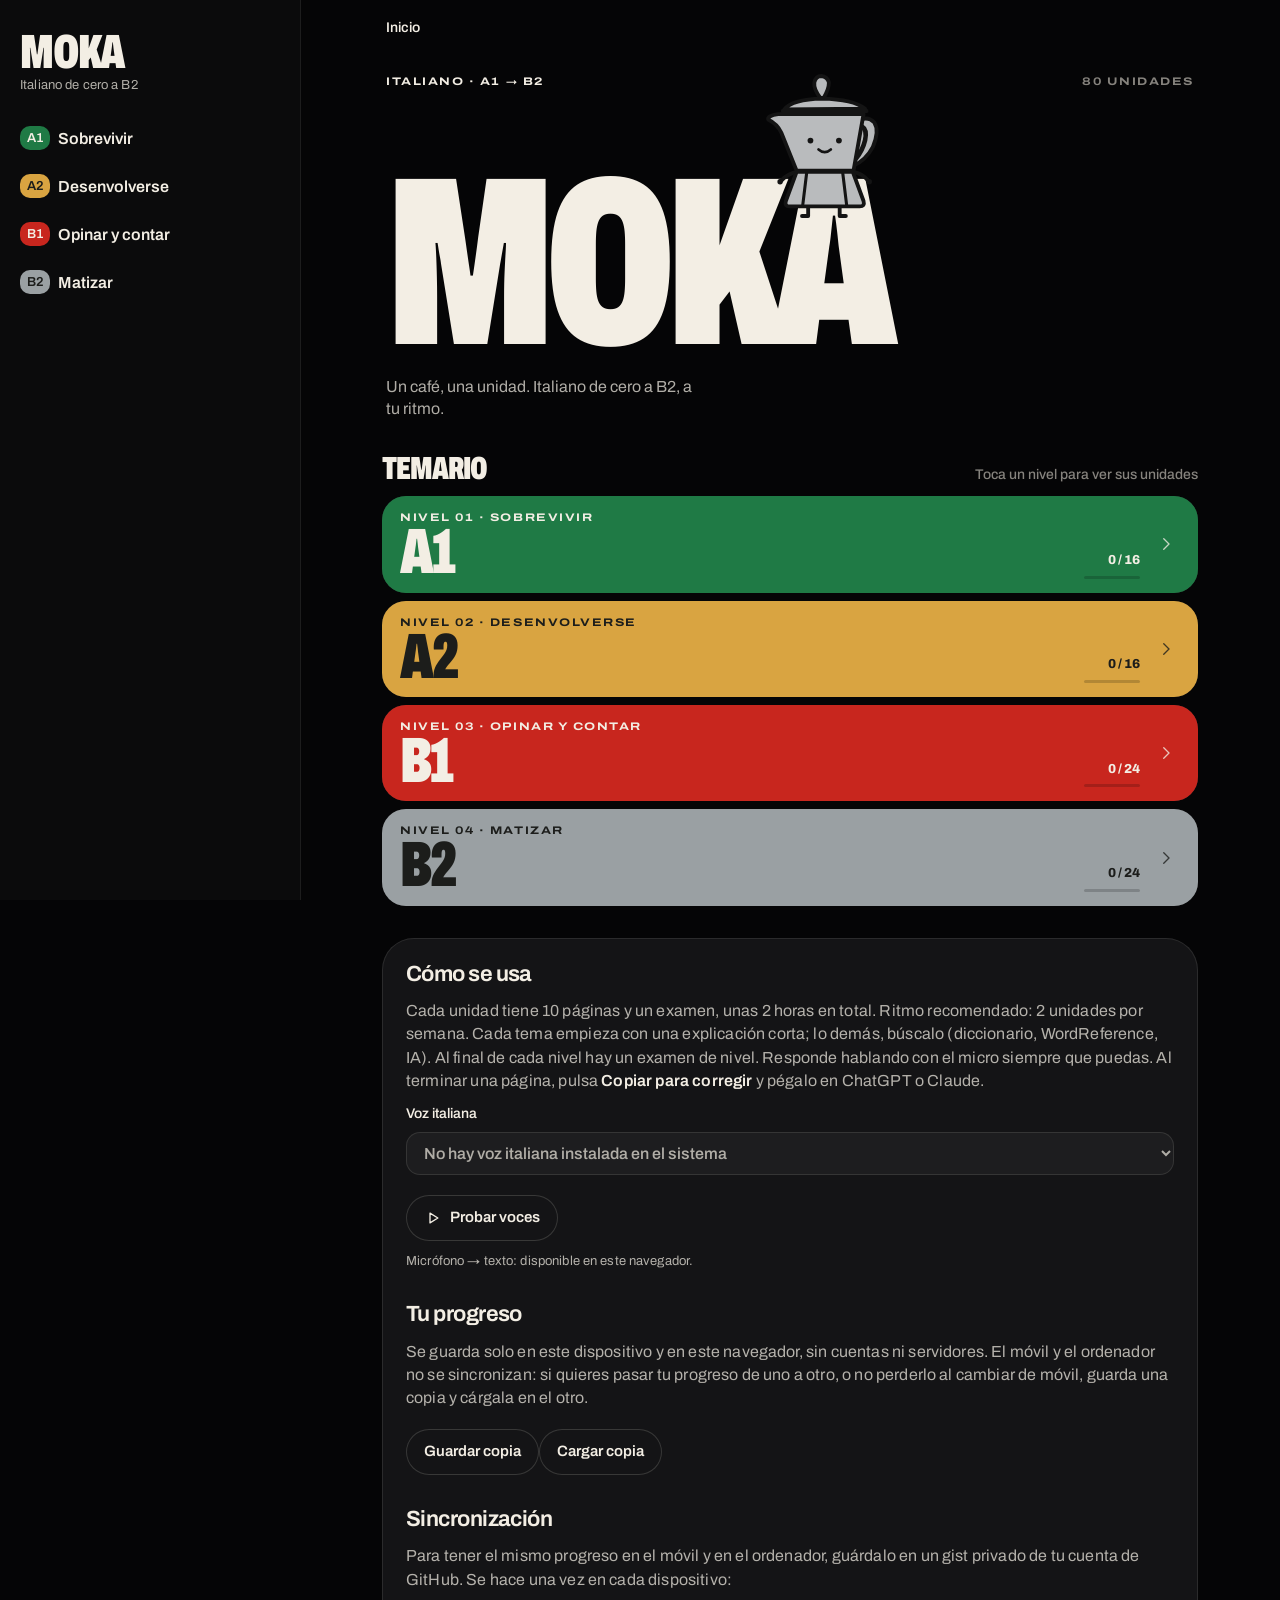
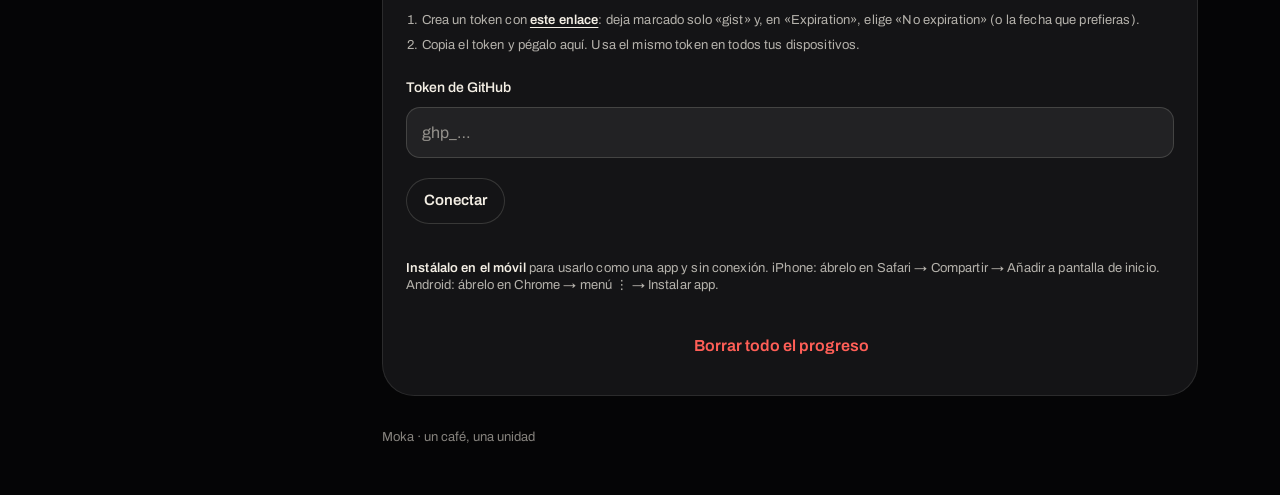
==== moka/index.html @ 54047b40 "Moka: pantalla de carga al abrir, color por nivel y pantallas como el diseño - Carga al abrir con pr" ====
<!doctype html>
<html lang="es">
  <head>
    <meta charset="utf-8" />
    <meta name="viewport" content="width=device-width, initial-scale=1, maximum-scale=1, user-scalable=no, viewport-fit=cover" />
    <meta name="theme-color" content="#050506" />
    <meta name="apple-mobile-web-app-capable" content="yes" />
    <meta name="mobile-web-app-capable" content="yes" />
    <meta name="apple-mobile-web-app-status-bar-style" content="black-translucent" />
    <meta name="apple-mobile-web-app-title" content="Moka" />
    <link rel="manifest" href="manifest.webmanifest" />
    <link rel="icon" href="icons/moka.svg" type="image/svg+xml" />
    <link rel="apple-touch-icon" href="../icons/apple-touch-icon.png" />
    <title>Moka · Italiano</title>
    <link rel="preconnect" href="https://fonts.googleapis.com" />
    <link rel="preconnect" href="https://fonts.gstatic.com" crossorigin />
    <link href="https://fonts.googleapis.com/css2?family=Archivo:wdth,wght@62..125,100..900&display=swap" rel="stylesheet" />
    <link rel="stylesheet" href="css/tokens.css?v=1" />
    <link rel="stylesheet" href="css/app.css?v=1" />
    <link rel="stylesheet" href="css/moka.css?v=5" />
  </head>
  <body>
    <div class="backdrop" aria-hidden="true"></div>
    <aside id="side" class="side" aria-label="Temario"></aside>
    <div class="shell-main">
      <nav id="crumbs" class="crumbs" aria-label="Ruta"></nav>
      <main id="app" class="app" aria-live="polite"></main>
    </div>
    <div id="toast" class="toast" role="status"></div>
    <script src="../content/kit.js?v=8"></script>
    <script src="../content/course.js?v=11"></script>
    <script src="js/app.js?v=2"></script>
  </body>
</html>
---- moka/css/tokens.css ----
/* ==========================================================================
   Diseño sobrio · Darius — base lista para copiar
   Monocromo casi negro · acentos blancos · Inter · profundidad · cristal
   funcional · bento · degradados sutiles.
   Requiere: <div class="backdrop" aria-hidden></div> como primer hijo del body
   y la variable --font-inter (next/font/local) o @font-face "Inter".
   ========================================================================== */

:root {
  /* Paleta monocroma */
  --bg-0: #050506;
  --bg-1: #0c0c0e;
  --bg-2: #16161a;
  --ink: #f5f5f7;
  --ink-2: rgba(245, 245, 247, 0.68); /* 9.6:1 */
  --ink-3: rgba(245, 245, 247, 0.5); /* 6:1 */
  --line: rgba(255, 255, 255, 0.08);
  --line-2: rgba(255, 255, 255, 0.14);

  /* Material de tarjeta */
  --tile-top: rgba(255, 255, 255, 0.075);
  --tile-bot: rgba(255, 255, 255, 0.025);

  /* Estado (único color permitido) */
  --amber: #ffb547;
  --red: #ff5f57;

  /* Profundidad */
  --hl: inset 0 1px 0 rgba(255, 255, 255, 0.09); /* borde superior iluminado */
  --shadow-tile: 0 18px 36px -18px rgba(0, 0, 0, 0.9), 0 2px 6px -2px rgba(0, 0, 0, 0.6);
  --shadow-float: 0 30px 60px -30px rgba(0, 0, 0, 0.9);

  /* Radios */
  --r-lg: 28px;
  --r-md: 22px;
  --r-sm: 14px;

  /* Espaciado */
  --s1: 4px;
  --s2: 8px;
  --s3: 12px;
  --s4: 16px;
  --s5: 24px;
  --s6: 32px;

  /* Movimiento */
  --ease-out: cubic-bezier(0.16, 1, 0.3, 1);

  --font: var(--font-inter, "Inter"), ui-sans-serif, system-ui, sans-serif;
}

/* ---------- Reset y base ---------- */
* {
  box-sizing: border-box;
  margin: 0;
  padding: 0;
}
html {
  background: var(--bg-0);
  color: var(--ink);
  color-scheme: dark;
  -webkit-text-size-adjust: 100%;
  -webkit-tap-highlight-color: transparent;
  touch-action: pan-x pan-y; /* sin zoom por pellizco ni doble toque */
}
body {
  min-height: 100dvh;
  background: transparent; /* deja ver .backdrop: no le pongas fondo */
  font-family: var(--font);
  font-size: 1rem;
  line-height: 1.45;
  font-optical-sizing: auto;
  font-feature-settings: "cv11", "ss01";
  -webkit-font-smoothing: antialiased;
  overscroll-behavior-y: none;
}
::selection {
  background: rgba(255, 255, 255, 0.85);
  color: #000;
}
:focus-visible {
  outline: 2px solid var(--ink);
  outline-offset: 3px;
  border-radius: 6px;
}
::placeholder {
  color: var(--ink-3);
}
button {
  font: inherit;
  color: inherit;
  background: none;
  border: 0;
  cursor: pointer;
  text-align: left;
  touch-action: manipulation;
  user-select: none;
  -webkit-user-select: none;
}
a {
  color: var(--ink);
  text-underline-offset: 3px;
  text-decoration-color: var(--line-2);
}

/* ---------- Fondo con profundidad ---------- */
.backdrop {
  position: fixed;
  inset: 0;
  z-index: -1;
  pointer-events: none;
  background:
    radial-gradient(110% 55% at 50% -12%, #3a3a42 0%, rgba(58, 58, 66, 0.35) 38%, rgba(58, 58, 66, 0) 70%),
    radial-gradient(70% 45% at 105% 105%, rgba(255, 255, 255, 0.07) 0%, rgba(255, 255, 255, 0) 65%),
    radial-gradient(60% 40% at -10% 60%, rgba(255, 255, 255, 0.035) 0%, rgba(255, 255, 255, 0) 70%),
    linear-gradient(180deg, #1a1a1e 0%, var(--bg-1) 40%, var(--bg-0) 100%);
}
.backdrop::after {
  content: "";
  position: absolute;
  inset: 0;
  opacity: 0.07;
  mix-blend-mode: overlay;
  background-image: url("data:image/svg+xml,%3Csvg xmlns='http://www.w3.org/2000/svg' width='160' height='160'%3E%3Cfilter id='n'%3E%3CfeTurbulence type='fractalNoise' baseFrequency='.9' numOctaves='2' stitchTiles='stitch'/%3E%3C/filter%3E%3Crect width='100%25' height='100%25' filter='url(%23n)'/%3E%3C/svg%3E");
}

/* ---------- Texto ---------- */
.muted {
  color: var(--ink-2);
}
.small {
  font-size: 0.8125rem;
  line-height: 1.35;
  letter-spacing: 0.005em;
}
.white {
  color: var(--ink);
  font-weight: 600;
}
.err {
  color: var(--red);
}
.num {
  font-variant-numeric: tabular-nums;
}
.display {
  font-size: 2.125rem;
  line-height: 1.05;
  font-weight: 700;
  letter-spacing: -0.035em;
  text-wrap: balance;
}
.title {
  font-size: 1.375rem;
  line-height: 1.15;
  font-weight: 660;
  letter-spacing: -0.025em;
  text-wrap: balance;
}

/* ---------- Contenedor de app ---------- */
.app {
  max-width: 560px;
  margin: 0 auto;
  padding: 0 var(--s4) calc(var(--s6) + env(safe-area-inset-bottom));
}

/* ---------- Barra superior de cristal ---------- */
.topbar {
  position: sticky;
  top: 0;
  z-index: 10;
  display: flex;
  align-items: flex-end;
  justify-content: space-between;
  gap: var(--s3);
  margin: 0 calc(var(--s4) * -1);
  padding: calc(env(safe-area-inset-top) + var(--s5)) var(--s4) var(--s4);
  /* Casi opaca y con borde nítido: con la máscara degradada, en la app instalada el texto de debajo
     se veía borroso a través de la barra. */
  background: rgba(12, 12, 14, 0.92);
  backdrop-filter: blur(20px) saturate(160%);
  -webkit-backdrop-filter: blur(20px) saturate(160%);
  box-shadow: 0 1px 0 var(--line);
}
.topbar h1 {
  font-size: 2.125rem;
  line-height: 1.05;
  font-weight: 700;
  letter-spacing: -0.035em;
}
.topbar p {
  margin-top: var(--s1);
  font-variant-numeric: tabular-nums;
}
.topbar-actions {
  display: flex;
  gap: var(--s2);
}

/* ---------- Botones ---------- */
.icon-btn {
  display: grid;
  place-items: center;
  width: 40px;
  height: 40px;
  border-radius: 999px;
  color: var(--ink);
  background: rgba(255, 255, 255, 0.08);
  box-shadow: inset 0 1px 0 rgba(255, 255, 255, 0.1);
  transition: transform 120ms var(--ease-out), background 160ms;
}
.icon-btn:active {
  transform: scale(0.92);
  background: rgba(255, 255, 255, 0.14);
}
.icon-btn:disabled {
  opacity: 0.5;
}
.btn-primary,
.btn-ghost {
  width: 100%;
  padding: 15px 18px;
  border-radius: 999px;
  font-weight: 620;
  text-align: center;
  transition: transform 120ms var(--ease-out), opacity 160ms;
}
.btn-primary {
  color: #000;
  background: var(--ink);
  box-shadow: 0 10px 24px -12px rgba(255, 255, 255, 0.45);
}
.btn-ghost {
  color: var(--ink-2);
}
.btn-ghost.danger {
  color: var(--red);
}
.btn-primary:active,
.btn-ghost:active {
  transform: scale(0.97);
}
.btn-primary:disabled {
  opacity: 0.4;
}
.pill {
  font-size: 0.875rem;
  font-weight: 600;
  padding: 8px 14px;
  border-radius: 999px;
  background: rgba(255, 255, 255, 0.1);
}
.spin {
  animation: spin 0.9s linear infinite;
}
@keyframes spin {
  to {
    transform: rotate(360deg);
  }
}

/* ---------- Bento ---------- */
.bento {
  display: grid;
  grid-template-columns: repeat(2, minmax(0, 1fr));
  gap: 10px;
}
@media (min-width: 520px) {
  .bento {
    gap: 12px;
  }
}
.tile {
  position: relative;
  display: flex;
  flex-direction: column;
  min-width: 0;
  padding: var(--s4);
  border-radius: var(--r-md);
  background: linear-gradient(180deg, var(--tile-top), var(--tile-bot));
  box-shadow: var(--hl), inset 0 0 0 1px var(--line), var(--shadow-tile);
  transition: transform 140ms var(--ease-out);
  /* sin will-change permanente: GSAP lo pone solo durante la animación */
}
button.tile:active {
  transform: scale(0.97);
}
.tile-wide,
.tile-lead {
  grid-column: span 2;
}
.tile-lead {
  gap: var(--s2);
  padding: var(--s5) var(--s5) var(--s4);
  border-radius: var(--r-lg);
  background:
    radial-gradient(90% 70% at 20% 0%, rgba(255, 255, 255, 0.11), rgba(255, 255, 255, 0) 70%),
    linear-gradient(180deg, rgba(255, 255, 255, 0.09), rgba(255, 255, 255, 0.02));
}
.tile-lead[data-state="warn"] {
  background:
    radial-gradient(90% 70% at 20% 0%, rgba(255, 181, 71, 0.16), rgba(255, 181, 71, 0) 70%),
    linear-gradient(180deg, rgba(255, 255, 255, 0.08), rgba(255, 255, 255, 0.02));
}
.tile-lead[data-state="critical"] {
  background:
    radial-gradient(90% 70% at 20% 0%, rgba(255, 95, 87, 0.2), rgba(255, 95, 87, 0) 70%),
    linear-gradient(180deg, rgba(255, 255, 255, 0.08), rgba(255, 255, 255, 0.02));
}
.tile-name {
  font-size: 0.9375rem;
  line-height: 1.25;
  font-weight: 560;
  letter-spacing: -0.01em;
  display: -webkit-box;
  -webkit-line-clamp: 2;
  -webkit-box-orient: vertical;
  overflow: hidden;
  min-height: 2.5em;
}
.tile-name.lg {
  font-size: 1.375rem;
  line-height: 1.15;
  font-weight: 640;
  letter-spacing: -0.025em;
  min-height: 0;
}
.tile-wide .tile-name {
  min-height: 0;
}
.figure {
  display: flex;
  align-items: baseline;
  gap: 6px;
  margin-top: var(--s3);
  font-size: 2.75rem;
  line-height: 1;
  font-weight: 700;
  letter-spacing: -0.045em;
  font-variant-numeric: tabular-nums;
}
.figure.lg {
  font-size: 5rem;
  letter-spacing: -0.055em;
  margin-top: var(--s2);
}
.figure .of {
  font-size: 0.42em;
  font-weight: 500;
  letter-spacing: -0.02em;
  color: var(--ink-3);
}
.figure.lg .of {
  font-size: 0.3em;
}
.answer {
  font-size: 1rem;
  font-weight: 500;
  color: var(--ink-2);
  letter-spacing: -0.005em;
  text-wrap: balance;
}
.tile-foot {
  margin-top: var(--s3);
  font-variant-numeric: tabular-nums;
}
.tile-action {
  flex-direction: row;
  align-items: center;
  gap: var(--s3);
  padding: var(--s4) var(--s5);
}
.tile-action > span:nth-child(2) {
  display: flex;
  flex-direction: column;
  flex: 1;
  min-width: 0;
}
.tile-action.urgent .pill {
  color: #000;
  background: var(--ink);
}
.stats {
  display: grid;
  grid-template-columns: repeat(2, minmax(0, 1fr));
  gap: var(--s3);
  padding: var(--s4) var(--s5);
}
.stat {
  display: flex;
  flex-direction: column;
  gap: 2px;
}
.stat .value {
  font-size: 1.75rem;
  font-weight: 700;
  letter-spacing: -0.04em;
  line-height: 1.1;
  font-variant-numeric: tabular-nums;
}
.empty {
  align-items: center;
  text-align: center;
  padding: var(--s6) var(--s5);
  color: var(--ink-2);
}

/* ---------- Badges (estado siempre con texto) ---------- */
.badge {
  display: inline-flex;
  align-items: center;
  gap: 6px;
  padding: 4px 10px;
  border-radius: 999px;
  font-size: 0.75rem;
  font-weight: 600;
  letter-spacing: 0.01em;
  color: var(--ink);
  background: rgba(255, 255, 255, 0.1);
  white-space: nowrap;
}
.badge[data-state="watch"] {
  color: #000;
  background: var(--ink);
}
.badge[data-state="warn"] {
  color: #1a1000;
  background: var(--amber);
}
.badge[data-state="critical"] {
  color: #1a0300;
  background: var(--red);
}

/* ---------- Avisos ---------- */
.notice {
  display: flex;
  flex-direction: column;
  gap: 2px;
  width: 100%;
  margin-bottom: 10px;
  padding: var(--s3) var(--s4);
  border-radius: var(--r-sm);
  background: rgba(255, 255, 255, 0.92);
  color: #000;
  box-shadow: 0 10px 30px -12px rgba(0, 0, 0, 0.8);
}
.notice span {
  font-size: 0.875rem;
  color: rgba(0, 0, 0, 0.7);
}

/* ---------- Hoja inferior ---------- */
.sheet-root {
  position: fixed;
  inset: 0;
  z-index: 50;
}
.sheet-scrim {
  position: absolute;
  inset: 0;
  background: rgba(0, 0, 0, 0.6);
  opacity: 0;
}
.sheet {
  position: absolute;
  left: 0;
  right: 0;
  bottom: 0;
  max-width: 560px;
  max-height: 88dvh;
  margin: 0 auto;
  display: flex;
  flex-direction: column;
  border-radius: var(--r-lg) var(--r-lg) 0 0;
  background: linear-gradient(180deg, #1d1d21 0%, #111114 40%);
  box-shadow: inset 0 1px 0 rgba(255, 255, 255, 0.12), 0 -20px 60px -10px rgba(0, 0, 0, 0.9);
}
.sheet-grab {
  padding: 10px var(--s5) var(--s3);
  touch-action: none;
  cursor: grab;
}
.sheet-handle {
  display: block;
  width: 38px;
  height: 5px;
  margin: 0 auto var(--s3);
  border-radius: 999px;
  background: rgba(255, 255, 255, 0.25);
}
.sheet-head {
  display: flex;
  align-items: flex-start;
  justify-content: space-between;
  gap: var(--s3);
}
.sheet-head h2 {
  font-size: 1.375rem;
  line-height: 1.15;
  font-weight: 680;
  letter-spacing: -0.025em;
  text-wrap: balance;
}
.sheet-body {
  overflow-y: auto;
  overscroll-behavior: contain;
  touch-action: pan-y;
  padding: var(--s2) max(var(--s5), env(safe-area-inset-right)) calc(var(--s6) + env(safe-area-inset-bottom))
    max(var(--s5), env(safe-area-inset-left));
  scrollbar-width: thin;
  scrollbar-color: rgba(255, 255, 255, 0.2) transparent;
}

/* ---------- Formularios ---------- */
.field {
  display: flex;
  flex-direction: column;
  gap: var(--s2);
  min-width: 0;
  font-size: 0.875rem;
  font-weight: 550;
}
.field input,
.field textarea,
.field select {
  width: 100%;
  font: inherit;
  font-size: 16px; /* menos de 16px = zoom de iOS al enfocar */
  font-weight: 400;
  color: var(--ink);
  caret-color: var(--ink);
  padding: 14px 16px;
  border-radius: var(--r-sm);
  border: 0;
  background: rgba(255, 255, 255, 0.06);
  box-shadow: inset 0 0 0 1px var(--line-2);
  resize: none;
  color-scheme: dark;
}
.field input:focus,
.field textarea:focus,
.field select:focus {
  outline: none;
  box-shadow: inset 0 0 0 1.5px var(--ink);
}
.field input[type="date"] {
  -webkit-appearance: none;
  appearance: none;
  display: block;
  min-width: 0;
  max-width: 100%;
  min-height: 50px;
  text-align: left;
}
.field input[type="date"]::-webkit-date-and-time-value {
  text-align: left;
}
.steps {
  padding-left: 1.2em;
  display: grid;
  gap: 4px;
}

/* ---------- Control segmentado ---------- */
.seg {
  display: grid;
  grid-auto-columns: minmax(0, 1fr);
  grid-auto-flow: column;
  gap: 4px;
  padding: 4px;
  border-radius: 12px;
  background: rgba(0, 0, 0, 0.35);
}
.seg-btn {
  display: grid;
  place-items: center;
  text-align: center;
  white-space: nowrap;
  min-height: 40px;
  border-radius: 9px;
  font-size: 0.9375rem;
  font-weight: 600;
  color: var(--ink-2);
  transition: background-color 160ms var(--ease-out), color 160ms var(--ease-out), transform 120ms var(--ease-out);
}
.seg-btn:active {
  transform: scale(0.96);
}
.seg-btn[aria-checked="true"] {
  color: #000;
  background: var(--ink);
}

/* ---------- Tarjeta flotante (bienvenida, login, onboarding) ---------- */
.center-stage {
  min-height: 100dvh;
  display: grid;
  place-items: center;
  padding: max(var(--s5), env(safe-area-inset-top)) var(--s4) max(var(--s5), env(safe-area-inset-bottom));
}
.float-card {
  width: min(100%, 420px);
  display: flex;
  flex-direction: column;
  gap: var(--s4);
  padding: var(--s6) var(--s5);
  border-radius: var(--r-lg);
  background: linear-gradient(180deg, var(--tile-top), var(--tile-bot));
  box-shadow: inset 0 1px 0 rgba(255, 255, 255, 0.1), inset 0 0 0 1px var(--line), var(--shadow-float);
}
.float-card h1 {
  font-size: 2rem;
  font-weight: 700;
  letter-spacing: -0.035em;
  line-height: 1.05;
  text-wrap: balance;
}
/* Progreso de pasos: indicador, NO eyebrow de texto sobre el título */
.progress {
  display: grid;
  grid-auto-flow: column;
  grid-auto-columns: 1fr;
  gap: 6px;
}
.progress span {
  height: 4px;
  border-radius: 999px;
  background: var(--line-2);
  transition: background-color 240ms var(--ease-out);
}
.progress span[data-done] {
  background: var(--ink);
}

/* ---------- Preferencias de accesibilidad ---------- */
@media (prefers-reduced-transparency: reduce) {
  .topbar {
    background: var(--bg-0);
    backdrop-filter: none;
    -webkit-backdrop-filter: none;
  }
}
@media (prefers-contrast: more) {
  .tile,
  .float-card {
    box-shadow: inset 0 0 0 1px rgba(255, 255, 255, 0.5);
  }
  .muted {
    color: var(--ink);
  }
}
@media (prefers-reduced-motion: reduce) {
  .spin {
    animation: none;
  }
}

/* ---------- Firma de ejemplo: regla de marcas (Ticks.tsx) ---------- */
.ticks {
  display: grid;
  grid-template-columns: repeat(var(--n), minmax(0, 1fr));
  gap: 2px;
  margin-top: var(--s3);
}
.ticks-lg {
  gap: 3px;
  margin-top: var(--s4);
}
.tick {
  height: 18px;
  border-radius: 2px;
  background: rgba(255, 255, 255, 0.16);
  transform-origin: 50% 100%;
}
.ticks-lg .tick {
  height: 34px;
  border-radius: 3px;
}
.tick[data-zone="penalty"] {
  background: rgba(255, 181, 71, 0.2);
}
.tick[data-zone="exam"] {
  background: rgba(255, 95, 87, 0.45);
}
.tick[data-edge] {
  box-shadow: -2px 0 0 -0.5px var(--bg-0), -3px 0 0 -0.5px rgba(255, 255, 255, 0.5);
}
.tick[data-filled] {
  background: var(--ink);
  box-shadow: 0 0 10px rgba(255, 255, 255, 0.22);
}
.tick[data-filled][data-zone="penalty"] {
  background: var(--amber);
  box-shadow: 0 0 10px rgba(255, 181, 71, 0.35);
}
.tick[data-filled][data-zone="exam"] {
  background: var(--red);
  box-shadow: 0 0 10px rgba(255, 95, 87, 0.45);
}
---- moka/css/app.css ----
/* Quaderno · capa propia sobre tokens.css (diseño sobrio) */

@font-face {
  font-family: "Inter";
  src: url("../fonts/Inter-Variable.ttf") format("truetype");
  font-weight: 100 900;
  font-display: swap;
}

.app {
  max-width: 760px;
}

/* ---------- Barra superior ---------- */
.topbar {
  align-items: center;
}
.topbar .head {
  display: flex;
  align-items: center;
  gap: var(--s3);
  min-width: 0;
}
.topbar h1 {
  font-size: 1.625rem;
  letter-spacing: -0.03em;
  white-space: nowrap;
  overflow: hidden;
  text-overflow: ellipsis;
}
.topbar .sub {
  font-size: 0.875rem;
  color: var(--ink-2);
  margin-top: 2px;
}
.topbar .progress {
  margin-top: var(--s3);
}

.hero {
  padding: var(--s5) 0 var(--s5);
}
.hero .display {
  font-size: clamp(2.25rem, 7vw, 3.25rem);
}
.hero p {
  margin-top: var(--s3);
  color: var(--ink-2);
  max-width: 46ch;
  text-wrap: pretty;
}

.section-title {
  display: flex;
  align-items: baseline;
  justify-content: space-between;
  gap: var(--s3);
  margin: var(--s6) 0 var(--s3);
  font-size: 1.125rem;
  font-weight: 660;
  letter-spacing: -0.02em;
}
.section-title span {
  font-size: 0.875rem;
  font-weight: 500;
  color: var(--ink-3);
}

/* ---------- Tarjetas de unidad y página ---------- */
a.tile {
  text-decoration: none;
  color: inherit;
}
a.tile:active {
  transform: scale(0.97);
}
.tile .n {
  font-size: 1.75rem;
  line-height: 1;
  font-weight: 700;
  letter-spacing: -0.04em;
  font-variant-numeric: tabular-nums;
  margin-bottom: var(--s3);
}
.tile .goal {
  margin-top: 4px;
  font-size: 0.8125rem;
  color: var(--ink-2);
  line-height: 1.35;
}
.tile .tile-top {
  display: flex;
  justify-content: space-between;
  align-items: flex-start;
  gap: var(--s2);
}
.tile.locked {
  opacity: 0.42;
  pointer-events: none;
}
.tile .check {
  display: grid;
  place-items: center;
  width: 26px;
  height: 26px;
  border-radius: 999px;
  color: #000;
  background: var(--ink);
  flex: none;
}
.tile .ring {
  width: 26px;
  height: 26px;
  border-radius: 999px;
  box-shadow: inset 0 0 0 1.5px var(--line-2);
  flex: none;
}
.tile-lead .figure.lg {
  font-size: 4rem;
}
.tile-lead .row-actions {
  display: flex;
  gap: var(--s2);
  margin-top: var(--s3);
  flex-wrap: wrap;
}
.tile-lead .btn-primary {
  width: auto;
  padding: 13px 22px;
  text-decoration: none;
  display: inline-flex;
  align-items: center;
  gap: 8px;
}

.btn-quiet {
  display: inline-flex;
  align-items: center;
  gap: 8px;
  padding: 12px 18px;
  border-radius: 999px;
  font-weight: 600;
  font-size: 0.9375rem;
  color: var(--ink);
  background: rgba(255, 255, 255, 0.08);
  box-shadow: inset 0 1px 0 rgba(255, 255, 255, 0.1);
  text-decoration: none;
  transition: transform 120ms var(--ease-out), background 160ms;
}
.btn-quiet:active {
  transform: scale(0.97);
}
.btn-quiet[aria-pressed="true"] {
  color: #000;
  background: var(--ink);
}

/* ---------- Página de ejercicios ---------- */
.page-head {
  padding: var(--s5) 0 var(--s2);
}
.page-head .display {
  font-size: clamp(2rem, 6vw, 2.75rem);
}
.page-head p {
  margin-top: var(--s2);
  color: var(--ink-2);
}
.block {
  margin-top: var(--s4);
  padding: var(--s5);
  border-radius: var(--r-lg);
  background: linear-gradient(180deg, var(--tile-top), var(--tile-bot));
  box-shadow: var(--hl), inset 0 0 0 1px var(--line), var(--shadow-tile);
}
.block h3 {
  font-size: 1.125rem;
  line-height: 1.3;
  font-weight: 620;
  letter-spacing: -0.018em;
  text-wrap: pretty;
}
.block .hint {
  margin-top: 6px;
  color: var(--ink-2);
  font-size: 0.9375rem;
  font-style: italic;
  text-wrap: pretty;
}
.items {
  display: grid;
  gap: 10px;
  margin-top: var(--s4);
  counter-reset: item;
}
.items.cols {
  grid-template-columns: repeat(2, minmax(0, 1fr));
  gap: 10px 14px;
}
@media (max-width: 520px) {
  .items.cols {
    grid-template-columns: minmax(0, 1fr);
  }
}

.item {
  display: grid;
  gap: 8px;
  min-width: 0;
  counter-increment: item;
}
.item .prompt {
  display: flex;
  align-items: baseline;
  gap: 10px;
  font-size: 1.0625rem;
  font-weight: 560;
  letter-spacing: -0.01em;
  line-height: 1.4;
}
.item .prompt::before {
  content: counter(item);
  flex: none;
  min-width: 1.4em;
  font-size: 0.8125rem;
  font-weight: 600;
  color: var(--ink-3);
  font-variant-numeric: tabular-nums;
}
.item.pair {
  grid-template-columns: minmax(0, 1fr) minmax(0, 1.1fr);
  align-items: center;
  gap: 12px;
}
.item.pair .prompt {
  font-size: 1rem;
}

/* campos */
.in,
.ta {
  width: 100%;
  min-width: 0;
  font: inherit;
  font-size: 16px;
  color: var(--ink);
  caret-color: var(--ink);
  padding: 11px 14px;
  border: 0;
  border-radius: var(--r-sm);
  background: rgba(255, 255, 255, 0.05);
  box-shadow: inset 0 0 0 1px var(--line-2);
  transition: box-shadow 140ms var(--ease-out), background 140ms;
}
.ta {
  resize: vertical;
  line-height: 1.5;
  min-height: 48px;
}
.in:focus,
.ta:focus {
  outline: none;
  background: rgba(255, 255, 255, 0.075);
  box-shadow: inset 0 0 0 1.5px var(--ink);
}
.in.gap {
  display: inline-block;
  width: 7.5em;
  padding: 4px 10px;
  margin: 2px 2px;
  line-height: 1.4;
  vertical-align: baseline;
  border-radius: 10px;
  text-align: center;
}
.in.gap.short {
  width: 3.2em;
}
.item .prompt.fill-line {
  display: block;
  font-size: 1.0625rem;
  line-height: 2.1;
  font-weight: 500;
}
.item .prompt.fill-line::before {
  display: inline-block;
  margin-right: 10px;
}

/* caja de respuesta con micro */
.answer-box {
  position: relative;
}
.answer-box .ta {
  padding-right: 58px;
}
.answer-box .mic {
  position: absolute;
  right: 6px;
  top: 6px;
}
.mic[data-on="true"] {
  color: #000;
  background: var(--ink);
  animation: breathe 1.4s var(--ease-out) infinite;
}
@keyframes breathe {
  50% {
    box-shadow: 0 0 0 6px rgba(255, 255, 255, 0.12);
  }
}

.tools {
  display: flex;
  align-items: center;
  gap: 6px;
  flex-wrap: wrap;
}
.tool {
  display: inline-flex;
  align-items: center;
  gap: 6px;
  height: 36px;
  padding: 0 12px;
  border-radius: 999px;
  font-size: 0.8125rem;
  font-weight: 600;
  color: var(--ink);
  background: rgba(255, 255, 255, 0.08);
  box-shadow: inset 0 1px 0 rgba(255, 255, 255, 0.1);
  transition: transform 120ms var(--ease-out), background 160ms;
}
.tool:active {
  transform: scale(0.94);
}
.tool[data-playing="true"] {
  color: #000;
  background: var(--ink);
}
.icon-btn svg,
.tool svg,
.btn-quiet svg,
.btn-primary svg {
  flex: none;
}

.shadow-row {
  display: grid;
  gap: 8px;
  padding: 14px 0;
  border-top: 1px solid var(--line);
}
.shadow-row:first-child {
  border-top: 0;
  padding-top: 0;
}
.shadow-row .line {
  display: flex;
  align-items: center;
  justify-content: space-between;
  gap: 12px;
  flex-wrap: wrap;
}
.shadow-row .text {
  font-size: 1.125rem;
  font-weight: 580;
  letter-spacing: -0.012em;
}
.heard {
  font-size: 0.8125rem;
  color: var(--ink-3);
}

/* reproductor de diálogo */
.player {
  display: flex;
  align-items: center;
  justify-content: space-between;
  gap: var(--s3);
  flex-wrap: wrap;
  margin-top: var(--s4);
  padding: var(--s4);
  border-radius: var(--r-md);
  background: rgba(0, 0, 0, 0.28);
  box-shadow: inset 0 0 0 1px var(--line);
}
.script {
  display: grid;
  gap: 8px;
  margin-top: var(--s3);
  padding: var(--s4);
  border-radius: var(--r-md);
  background: rgba(0, 0, 0, 0.22);
}
.script[hidden] {
  display: none;
}
.script p {
  display: grid;
  grid-template-columns: 8.5em minmax(0, 1fr);
  gap: 10px;
}
.script b {
  font-weight: 600;
  color: var(--ink-2);
}
@media (max-width: 520px) {
  .script p {
    grid-template-columns: minmax(0, 1fr);
    gap: 0;
  }
}

.steps-list {
  display: grid;
  gap: 8px;
  margin-top: var(--s4);
  padding-left: 1.3em;
  font-size: 1rem;
  font-weight: 520;
}
.steps-list li::marker {
  color: var(--ink-3);
  font-variant-numeric: tabular-nums;
}

.media-list {
  display: grid;
  gap: 10px;
  margin-top: var(--s4);
}
.media {
  padding: var(--s4);
  border-radius: var(--r-md);
  background: rgba(0, 0, 0, 0.22);
  box-shadow: inset 0 0 0 1px var(--line);
}
.media .meta {
  display: flex;
  gap: 8px;
  align-items: center;
  flex-wrap: wrap;
  margin-bottom: 6px;
}
.media h4 {
  font-size: 1.0625rem;
  font-weight: 640;
  letter-spacing: -0.015em;
}
.media p {
  margin-top: 4px;
  color: var(--ink-2);
  font-size: 0.9375rem;
}

/* pie de página */
.page-foot {
  display: grid;
  gap: var(--s3);
  margin-top: var(--s5);
}
.page-foot .row {
  display: flex;
  gap: var(--s2);
  flex-wrap: wrap;
}
.pager {
  display: grid;
  grid-template-columns: repeat(2, minmax(0, 1fr));
  gap: 10px;
  margin-top: var(--s4);
}
.pager .tile {
  min-height: 96px;
  justify-content: space-between;
  gap: 10px;
}
.pager .tile.next {
  align-items: flex-end;
  text-align: right;
  grid-column: 2;
}
.pager-text {
  display: flex;
  flex-direction: column;
  gap: 2px;
}
.pager-arrow {
  display: grid;
  place-items: center;
  width: 32px;
  height: 32px;
  border-radius: 999px;
  color: var(--ink);
  background: rgba(255, 255, 255, 0.06);
  box-shadow: inset 0 0 0 1px rgba(255, 255, 255, 0.1);
  transition: transform 0.25s cubic-bezier(0.16, 1, 0.3, 1);
}
.pager .tile.next:hover .pager-arrow {
  transform: translateX(3px);
}
.pager .tile.prev:hover .pager-arrow {
  transform: translateX(-3px);
}
@media (prefers-reduced-motion: reduce) {
  .pager-arrow {
    transition: none;
  }
}
.score {
  display: flex;
  align-items: center;
  gap: var(--s3);
  flex-wrap: wrap;
  margin-top: var(--s4);
}
.score .in {
  width: 6.5em;
  text-align: center;
  font-variant-numeric: tabular-nums;
}

.progress a {
  display: block;
  height: 4px;
  border-radius: 999px;
  background: var(--line-2);
}
.progress a[data-done] {
  background: var(--ink-2);
}
.progress a[data-current] {
  background: var(--ink);
  box-shadow: 0 0 8px rgba(255, 255, 255, 0.35);
}

.notice-inline {
  margin-top: var(--s4);
  padding: var(--s3) var(--s4);
  border-radius: var(--r-sm);
  background: rgba(255, 255, 255, 0.06);
  box-shadow: inset 0 0 0 1px var(--line-2);
  color: var(--ink-2);
  font-size: 0.875rem;
}

.toast {
  position: fixed;
  left: 50%;
  bottom: calc(24px + env(safe-area-inset-bottom));
  z-index: 60;
  transform: translate(-50%, 20px);
  opacity: 0;
  padding: 12px 18px;
  border-radius: 999px;
  color: #000;
  background: var(--ink);
  font-weight: 600;
  font-size: 0.9375rem;
  box-shadow: 0 16px 40px -12px rgba(0, 0, 0, 0.9);
  transition: opacity 200ms var(--ease-out), transform 300ms var(--ease-out);
  pointer-events: none;
}
.toast[data-show] {
  opacity: 1;
  transform: translate(-50%, 0);
}

.settings {
  display: grid;
  gap: var(--s3);
  margin-top: var(--s6);
  padding: var(--s5);
  border-radius: var(--r-lg);
  background: linear-gradient(180deg, var(--tile-top), var(--tile-bot));
  box-shadow: var(--hl), inset 0 0 0 1px var(--line);
}
.settings select {
  width: 100%;
  font: inherit;
  font-size: 16px;
  color: var(--ink);
  padding: 12px 14px;
  border: 0;
  border-radius: var(--r-sm);
  background: rgba(255, 255, 255, 0.06);
  box-shadow: inset 0 0 0 1px var(--line-2);
  color-scheme: dark;
}
footer.credits {
  margin: var(--s6) 0 var(--s4);
  color: var(--ink-3);
  font-size: 0.8125rem;
}

/* ---------- Entrada (único momento de movimiento) ---------- */
.enter > * {
  animation: rise 620ms var(--ease-out) both;
  animation-delay: calc(var(--i, 0) * 45ms);
}
@keyframes rise {
  from {
    opacity: 0;
    transform: translateY(14px);
  }
}
@media (prefers-reduced-motion: reduce) {
  .enter > * {
    animation: fade 200ms linear both;
    animation-delay: 0ms;
  }
  @keyframes fade {
    from {
      opacity: 0;
    }
  }
  .mic[data-on="true"] {
    animation: none;
  }
}

/* ---------- Vista de impresión / PDF ---------- */
/* Fija arriba, opaca y por debajo de la isla dinámica: sin desenfoque, siempre se puede pulsar. */
.print-bar {
  position: sticky;
  top: 0;
  z-index: 10;
  display: flex;
  flex-wrap: wrap;
  align-items: center;
  gap: var(--s2);
  margin: 0 calc(var(--s4) * -1);
  padding: calc(env(safe-area-inset-top) + var(--s3)) var(--s4) var(--s3);
  background: var(--bg-1);
  box-shadow: 0 1px 0 var(--line);
}
.print-bar .icon-btn {
  flex: none;
}
.print-bar .seg {
  flex: 1;
  min-width: 0;
  display: flex;
}
.print-bar .seg button {
  flex: 1;
  min-width: 0;
  padding: 9px 4px;
  font-size: 0.8125rem;
}
.print-bar .print-btn {
  flex: none;
  width: auto;
  display: inline-flex;
  align-items: center;
  gap: 6px;
  padding: 10px 12px;
}
.paper {
  max-width: 800px;
  margin: var(--s4) auto var(--s6);
  padding: 48px 56px;
  border-radius: 6px;
  color: #111;
  background: #fbfaf7;
  font-family: var(--font);
  box-shadow: 0 30px 80px -30px rgba(0, 0, 0, 0.9);
}
.paper .cover {
  min-height: 60vh;
  display: flex;
  flex-direction: column;
  justify-content: flex-end;
  padding-bottom: 40px;
  border-bottom: 1px solid #ddd;
}
.paper .cover h1 {
  font-size: 3.5rem;
  line-height: 1;
  letter-spacing: -0.045em;
  font-weight: 700;
}
.paper .cover p {
  margin-top: 12px;
  font-size: 1.125rem;
  color: #555;
}
.paper section.pg {
  padding-top: 36px;
}
.paper section.pg + section.pg {
  break-before: page;
}
.paper .pg-title {
  display: flex;
  justify-content: space-between;
  align-items: baseline;
  border-bottom: 2px solid #111;
  padding-bottom: 8px;
  margin-bottom: 18px;
}
.paper .pg-title h2 {
  font-size: 1.75rem;
  letter-spacing: -0.03em;
}
.paper .pg-title span {
  color: #666;
  font-size: 0.875rem;
}
.paper .pblock {
  margin-bottom: 22px;
  break-inside: avoid;
}
.paper .pblock h3 {
  font-size: 1rem;
  line-height: 1.35;
  font-weight: 640;
}
.paper .pblock .hint {
  font-size: 0.875rem;
  font-style: italic;
  color: #555;
  margin: 2px 0 10px;
}
.paper ol {
  padding-left: 1.6em;
  display: grid;
  gap: 6px;
}
.paper ol.two {
  grid-template-columns: 1fr 1fr;
  column-gap: 28px;
}
.paper li {
  line-height: 1.5;
}
.paper .wline {
  display: block;
  min-height: 1.6em;
  border-bottom: 1px solid #bbb;
  color: #1a3a7a;
}
.paper .inl {
  display: inline-block;
  min-width: 5em;
  border-bottom: 1px solid #999;
  text-align: center;
  color: #1a3a7a;
}
.paper .pscript p {
  font-size: 0.9375rem;
  margin: 2px 0;
}
.paper .note {
  font-size: 0.8125rem;
  color: #666;
  font-style: italic;
}

.print-bar .btn-primary {
  white-space: nowrap;
}
.seg {
  display: inline-flex;
  padding: 3px;
  border-radius: 999px;
  background: rgba(255, 255, 255, 0.06);
  box-shadow: inset 0 0 0 1px rgba(255, 255, 255, 0.1);
}
.seg button {
  font: inherit;
  font-size: 0.875rem;
  font-weight: 560;
  color: var(--ink-2, #a1a1a6);
  background: none;
  border: 0;
  padding: 8px 14px;
  border-radius: 999px;
  cursor: pointer;
  white-space: nowrap;
}
.seg button[aria-pressed="true"] {
  color: #0b0b0c;
  background: #f5f5f7;
}

@media screen and (max-width: 600px) {
  .paper {
    padding: 28px 20px;
  }
  .paper ol.two {
    grid-template-columns: 1fr;
  }
  .paper .cover h1 {
    font-size: 2.5rem;
  }
  /* En pantalla, sin el hueco de portada: se reserva solo al imprimir. */
  .paper .cover {
    min-height: 0;
  }
}

@media print {
  @page {
    size: A4;
    margin: 16mm 16mm 18mm;
  }
  html,
  body {
    background: #fff !important;
  }
  .backdrop,
  .print-bar,
  .toast {
    display: none !important;
  }
  .app {
    max-width: none;
    padding: 0;
  }
  .paper {
    max-width: none;
    margin: 0;
    padding: 0;
    box-shadow: none;
    background: #fff;
    border-radius: 0;
  }
  .paper .cover {
    min-height: 240mm;
    break-after: page;
  }
  .paper section.pg {
    padding-top: 0;
  }
  /* Hoja con trazos: mismo ancho que en pantalla (A4 menos márgenes) y sin saltos que muevan el texto. */
  .paper-fit {
    height: auto !important;
  }
  .paper.a4 {
    width: auto !important;
    transform: none !important;
    margin: 0 !important;
    padding: 0 !important;
  }
  .paper.a4 .pblock,
  .paper.a4 .pblock * {
    break-inside: auto !important;
  }
  body.inking svg.ink {
    pointer-events: none;
  }
}

/* ---------- Introducciones, tabla de verbos y lectura ---------- */
.block.intro {
  background: linear-gradient(180deg, rgba(255, 255, 255, 0.045), rgba(255, 255, 255, 0.012));
}
.intro {
  display: grid;
  gap: var(--s3);
  margin-top: var(--s4);
}
.intro p {
  color: var(--ink-2);
  line-height: 1.6;
  text-wrap: pretty;
}
.examples {
  list-style: none;
  padding: 0;
  display: grid;
  gap: 6px;
}
.examples li {
  display: flex;
  align-items: center;
  gap: 12px;
  padding: 10px 10px 10px 14px;
  border-radius: var(--r-sm);
  background: rgba(0, 0, 0, 0.22);
}
.ex-text {
  display: grid;
  gap: 2px;
  flex: 1;
  min-width: 0;
}
.ex-text .it {
  font-weight: 560;
}
.ex-text .es {
  color: var(--ink-3);
  font-size: 0.875rem;
}
.tool.mini {
  width: 36px;
  padding: 0;
  justify-content: center;
  flex: none;
}
.ref-wrap {
  overflow-x: auto;
}
table.ref {
  border-collapse: collapse;
  min-width: 100%;
  font-size: 0.9375rem;
  font-variant-numeric: tabular-nums;
}
table.ref th,
table.ref td {
  text-align: left;
  padding: 8px 14px 8px 0;
  border-bottom: 1px solid var(--line);
  vertical-align: top;
}
@media (max-width: 480px) {
  table.ref {
    font-size: 0.875rem;
  }
  table.ref th,
  table.ref td {
    padding-right: 10px;
  }
}
table.ref thead th {
  color: var(--ink-3);
  font-weight: 500;
  font-size: 0.8125rem;
}
table.ref tbody th {
  color: var(--ink-2);
  font-weight: 500;
}
.conj {
  display: grid;
  gap: var(--s3);
  margin-top: var(--s4);
}
.conj-row {
  min-width: 0;
  margin: 0;
  padding: var(--s4);
  border: 0;
  border-radius: var(--r-md);
  background: rgba(0, 0, 0, 0.22);
}
.conj-row legend {
  float: left;
  width: 100%;
  margin-bottom: 12px;
  font-size: 1.0625rem;
  font-weight: 620;
}
.conj-grid {
  clear: both;
  display: grid;
  grid-template-columns: repeat(2, minmax(0, 1fr));
  gap: 10px 12px;
}
@media (min-width: 640px) {
  .conj-grid {
    grid-template-columns: repeat(3, minmax(0, 1fr));
  }
}
.conj-cell {
  display: grid;
  gap: 4px;
  min-width: 0;
}
.conj-cell .lab {
  font-size: 0.8125rem;
  color: var(--ink-3);
}
.conj-cell .given {
  padding: 11px 14px;
  border-radius: var(--r-sm);
  color: var(--ink-2);
  font-style: italic;
  box-shadow: inset 0 0 0 1px var(--line);
}
.reading {
  display: grid;
  gap: 10px;
  margin: var(--s4) 0 var(--s3);
  padding: var(--s5);
  border-radius: var(--r-md);
  background: rgba(0, 0, 0, 0.22);
  font-size: 1.0625rem;
  line-height: 1.7;
  text-wrap: pretty;
}

/* papel */
.paper .pintro p {
  margin: 4px 0;
  font-size: 0.9375rem;
  line-height: 1.55;
}
.paper .pex {
  margin: 8px 0;
  padding-left: 1.2em;
  font-size: 0.9375rem;
}
.paper table.ref th,
.paper table.ref td {
  border-color: #ddd;
  color: #111;
}
.paper .ptable {
  border-collapse: collapse;
  width: 100%;
  font-size: 0.875rem;
}
.paper .ptable th,
.paper .ptable td {
  border: 1px solid #bbb;
  padding: 7px 8px;
  text-align: left;
  min-width: 4.5em;
}
.paper .ptable thead th {
  font-weight: 500;
  color: #666;
}
.paper .ptable td.given {
  font-style: italic;
  color: #555;
}
.paper .ptable td.blank {
  color: #1a3a7a;
  height: 2.2em;
}
.paper .ptext {
  margin: 6px 0 12px;
  padding: 14px 16px;
  border: 1px solid #ddd;
  border-radius: 4px;
  font-size: 0.9375rem;
  line-height: 1.65;
}
.paper .ptext p + p {
  margin-top: 6px;
}

/* ---------- Temario plegable (portada) y lista de páginas (unidad) ---------- */
.levels {
  display: grid;
  gap: var(--s3);
}
.level-panel {
  border-radius: var(--r-md);
  background: linear-gradient(180deg, var(--tile-top), var(--tile-bot));
  box-shadow: var(--hl), inset 0 0 0 1px var(--line), var(--shadow-tile);
  overflow: hidden;
}
.level-panel summary {
  display: flex;
  align-items: center;
  gap: var(--s3);
  padding: var(--s4);
  cursor: pointer;
  list-style: none;
  -webkit-user-select: none;
  user-select: none;
}
.level-panel summary::-webkit-details-marker {
  display: none;
}
.level-panel summary:active {
  background: rgba(255, 255, 255, 0.03);
}
.level-id {
  display: grid;
  place-items: center;
  flex: none;
  width: 48px;
  height: 48px;
  border-radius: var(--r-sm);
  background: rgba(255, 255, 255, 0.06);
  box-shadow: inset 0 0 0 1px var(--line);
  font-size: 1.125rem;
  font-weight: 680;
  letter-spacing: -0.02em;
}
.level-text {
  display: flex;
  flex-direction: column;
  gap: 2px;
  flex: 1;
  min-width: 0;
}
.level-name {
  font-size: 1.125rem;
  font-weight: 620;
  letter-spacing: -0.015em;
}
.level-bar {
  display: block;
  height: 3px;
  margin-top: 6px;
  border-radius: 99px;
  background: var(--line);
  overflow: hidden;
}
.level-bar span {
  display: block;
  height: 100%;
  background: var(--ink);
  border-radius: inherit;
}
.level-panel .chev {
  flex: none;
  display: grid;
  place-items: center;
  width: 28px;
  height: 28px;
  color: var(--ink-3);
  transition: transform 220ms var(--ease-out);
}
.level-panel .chev svg {
  width: 18px;
  height: 18px;
}
.level-panel[open] .chev {
  transform: rotate(90deg);
}
.level-body {
  padding: 0 var(--s2) var(--s2);
  border-top: 1px solid var(--line);
}
.level-panel[open] .level-body {
  animation: panel-in 260ms var(--ease-out) both;
}
@keyframes panel-in {
  from {
    opacity: 0;
    transform: translateY(-6px);
  }
}
@media (prefers-reduced-motion: reduce) {
  .level-panel[open] .level-body {
    animation: none;
  }
}

.unit-list {
  margin-top: var(--s3);
  border-radius: var(--r-md);
  padding: var(--s1) var(--s2);
  background: linear-gradient(180deg, var(--tile-top), var(--tile-bot));
  box-shadow: var(--hl), inset 0 0 0 1px var(--line), var(--shadow-tile);
}
.unit-row {
  display: flex;
  align-items: center;
  gap: var(--s3);
  min-height: 56px;
  padding: 10px var(--s2);
  border-radius: var(--r-sm);
  color: inherit;
  text-decoration: none;
}
.unit-row + .unit-row {
  box-shadow: 0 -1px 0 var(--line);
}
.unit-row:active {
  background: rgba(255, 255, 255, 0.05);
}
.unit-row.locked {
  opacity: 0.42;
  pointer-events: none;
}
.unit-row .n {
  flex: none;
  width: 28px;
  font-size: 0.8125rem;
  font-weight: 600;
  color: var(--ink-3);
}
.unit-row-text {
  display: flex;
  flex-direction: column;
  flex: 1;
  min-width: 0;
}
.unit-row-name {
  font-weight: 600;
  letter-spacing: -0.01em;
}
.unit-row .goal {
  font-size: 0.8125rem;
  color: var(--ink-2);
  line-height: 1.35;
}
.unit-row .check {
  display: grid;
  place-items: center;
  flex: none;
  width: 24px;
  height: 24px;
  border-radius: 999px;
  color: #000;
  background: var(--ink);
}
.unit-row .ring {
  flex: none;
  width: 24px;
  height: 24px;
  border-radius: 999px;
  box-shadow: inset 0 0 0 1.5px var(--line-2);
}
.exam-row .unit-row-name {
  font-weight: 680;
}

/* ---------- Ordenador: barra lateral + ruta ---------- */
.side,
.crumbs {
  display: none;
}
@media screen and (min-width: 1024px) {
  .side {
    display: block;
    position: fixed;
    inset: 0 auto 0 0;
    width: 300px;
    overflow-y: auto;
    overscroll-behavior: contain;
    padding: var(--s5) var(--s3) var(--s6);
    background: rgba(10, 10, 12, 0.86);
    box-shadow: 1px 0 0 var(--line);
    z-index: 20;
  }
  .shell-main {
    margin-left: 300px;
  }
  .app {
    max-width: 880px;
    padding-left: var(--s6);
    padding-right: var(--s6);
  }
  .topbar {
    margin-left: calc(var(--s6) * -1);
    margin-right: calc(var(--s6) * -1);
    padding-left: var(--s6);
    padding-right: var(--s6);
  }
  .crumbs {
    display: flex;
    flex-wrap: wrap;
    align-items: center;
    gap: 6px;
    max-width: 880px;
    margin: 0 auto;
    padding: var(--s4) var(--s6) 0;
    font-size: 0.875rem;
    color: var(--ink-3);
  }
  .crumbs a {
    color: var(--ink-2);
    text-decoration: none;
    border-radius: 6px;
    padding: 2px 4px;
  }
  .crumbs a:hover {
    color: var(--ink);
    background: rgba(255, 255, 255, 0.06);
  }
  .crumbs [aria-current] {
    color: var(--ink);
    font-weight: 560;
    padding: 2px 4px;
  }
  .crumbs .sep {
    color: var(--ink-3);
  }
  /* En el ordenador la barra lateral ya sirve para volver: el botón redondo sobra. */
  .topbar .icon-btn {
    display: none;
  }
  .print-bar .icon-btn {
    display: grid;
  }
  .side-brand {
    display: flex;
    align-items: center;
    gap: var(--s3);
    padding: var(--s2) var(--s2) var(--s4);
    color: inherit;
    text-decoration: none;
  }
  .side-brand > span:last-child {
    display: flex;
    flex-direction: column;
  }
  .side-logo {
    display: grid;
    place-items: center;
    width: 36px;
    height: 36px;
    border-radius: 10px;
    background: radial-gradient(circle at 30% 20%, #2a2a2e, #0c0c0e);
    box-shadow: inset 0 0 0 1px var(--line-2);
    font-weight: 700;
  }
  .side-level {
    margin-top: var(--s2);
  }
  .side-level summary {
    display: flex;
    align-items: center;
    gap: var(--s2);
    padding: 8px var(--s2);
    border-radius: 10px;
    cursor: pointer;
    list-style: none;
    font-weight: 600;
  }
  .side-level summary::-webkit-details-marker {
    display: none;
  }
  .side-level summary:hover {
    background: rgba(255, 255, 255, 0.05);
  }
  .side-id {
    display: inline-grid;
    place-items: center;
    width: 30px;
    height: 24px;
    border-radius: 7px;
    background: rgba(255, 255, 255, 0.07);
    font-size: 0.8125rem;
  }
  .side-unit {
    display: flex;
    align-items: baseline;
    gap: var(--s2);
    padding: 6px var(--s2) 6px 12px;
    border-radius: 8px;
    color: var(--ink-2);
    text-decoration: none;
    font-size: 0.875rem;
  }
  .side-unit:hover {
    color: var(--ink);
    background: rgba(255, 255, 255, 0.05);
  }
  .side-unit .num {
    flex: none;
    width: 22px;
    color: var(--ink-3);
    font-size: 0.75rem;
  }
  .side-unit .t {
    flex: 1;
    min-width: 0;
    overflow: hidden;
    text-overflow: ellipsis;
    white-space: nowrap;
  }
  .side-unit .ok {
    color: var(--ink);
    font-size: 0.75rem;
  }
  .side-unit.is-current {
    color: var(--ink);
    background: rgba(255, 255, 255, 0.08);
    font-weight: 600;
  }
  .side-unit.locked {
    opacity: 0.4;
    pointer-events: none;
  }
  .side-exam .t {
    font-weight: 600;
  }
  .side-pages {
    display: flex;
    flex-direction: column;
    margin: 2px 0 6px 42px;
    border-left: 1px solid var(--line-2);
  }
  .side-pages a {
    padding: 4px 10px;
    color: var(--ink-3);
    text-decoration: none;
    font-size: 0.8125rem;
  }
  .side-pages a:hover {
    color: var(--ink);
  }
  .side-pages a[aria-current] {
    color: var(--ink);
    font-weight: 600;
    box-shadow: -1px 0 0 var(--ink);
  }
}
@media print {
  .side,
  .crumbs {
    display: none !important;
  }
  .shell-main {
    margin: 0 !important;
  }
}

/* ---------- Lápiz digital ---------- */
.app:has(.paper-fit) {
  max-width: 900px;
}
.paper-fit {
  position: relative;
}
.paper.a4 {
  width: 210mm;
  max-width: none;
  padding: 48px 16mm;
  transform-origin: top left;
}
.pg-ink {
  position: relative;
}
svg.ink {
  position: absolute;
  inset: 0;
  width: 100%;
  height: 100%;
  overflow: visible;
  pointer-events: none;
  fill: none;
  stroke-linecap: round;
  stroke-linejoin: round;
}
body.inking svg.ink {
  pointer-events: auto;
  touch-action: pan-y;
  cursor: crosshair;
}
body.inking.ink-finger svg.ink {
  touch-action: none;
}
body.inking .paper {
  -webkit-user-select: none;
  user-select: none;
  -webkit-touch-callout: none;
}
.print-bar .ink-toggle[aria-pressed="true"] {
  color: #0b0b0c;
  background: var(--ink);
}
.ink-tools {
  display: flex;
  flex-wrap: wrap;
  align-items: center;
  gap: var(--s2);
  width: 100%;
  padding-top: var(--s2);
}
.ink-color {
  width: 34px;
  height: 34px;
  border: 0;
  border-radius: 999px;
  background: var(--c);
  box-shadow: inset 0 0 0 2px rgba(255, 255, 255, 0.25);
  cursor: pointer;
}
.ink-color[aria-pressed="true"] {
  box-shadow: 0 0 0 2px var(--bg-1), 0 0 0 4px var(--ink);
}
.ink-tool {
  display: grid;
  place-items: center;
  width: 38px;
  height: 38px;
  border: 0;
  border-radius: 999px;
  color: var(--ink);
  background: rgba(255, 255, 255, 0.08);
  cursor: pointer;
}
.ink-tool[aria-pressed="true"] {
  color: #0b0b0c;
  background: var(--ink);
}
.ink-clear {
  margin-left: auto;
  border: 0;
  background: none;
  color: var(--red);
  font: inherit;
  font-size: 0.875rem;
  cursor: pointer;
}
.ink-hint {
  width: 100%;
  font-size: 0.8125rem;
  color: var(--ink-3);
  line-height: 1.4;
}
@media screen and (min-width: 700px) {
  .print-bar .seg {
    flex: 0 1 300px;
  }
  .print-bar .ink-toggle {
    margin-left: auto;
  }
}
.sync-steps {
  margin: 8px 0 12px;
  padding-left: 1.2em;
  display: grid;
  gap: 6px;
  line-height: 1.45;
}
.sync-steps a {
  text-decoration: underline;
}
---- moka/css/moka.css ----
/* ==========================================================================
   Moka · capa de diseño sobre la base del Quaderno.
   Negro profundo, tinta crema, Archivo estrecha en titulares, formas redondeadas
   y un color por nivel (A1 verde, A2 caramelo, B1 rojo, B2 acero).
   ========================================================================== */
:root {
  --bg-0: #050506;
  --bg-1: #0b0b0c;
  --bg-2: #141416;
  --ink: #f3eee4;
  --ink-2: rgba(243, 238, 228, 0.72);
  --ink-3: rgba(243, 238, 228, 0.54);
  --line: rgba(243, 238, 228, 0.1);
  --line-2: rgba(243, 238, 228, 0.16);
  --tile-top: #141416;
  --tile-bot: #141416;
  --hl: inset 0 0 0 0 transparent;
  --r-lg: 32px;
  --r-md: 24px;
  --r-sm: 14px;
  --accent: #c8261e;
  --orange: #e8742a;
  --a1: #1f7a45;
  --a2: #d9a441;
  --b1: #c8261e;
  --b2: #9aa0a3;
  --font: "Archivo", ui-sans-serif, system-ui, sans-serif;
}
html,
body {
  background: var(--bg-0);
}
body {
  font-feature-settings: normal;
}
.backdrop,
.backdrop::after {
  background: var(--bg-0) !important;
  opacity: 1;
}
::selection {
  background: var(--ink);
  color: #050506;
}

/* Titulares cartel */
.display,
.topbar h1,
.mk-hero h1,
.mk-unit-title,
.section-title {
  font-family: var(--font);
  font-stretch: 62%;
  font-weight: 900;
  text-transform: uppercase;
  letter-spacing: -0.03em;
}
.display {
  font-size: clamp(2.6rem, 11vw, 4.2rem);
  line-height: 0.86;
}
.topbar h1 {
  font-size: 1.35rem;
  line-height: 1;
  letter-spacing: -0.01em;
}
.topbar {
  background: var(--bg-0) !important;
  -webkit-backdrop-filter: none !important;
  backdrop-filter: none !important;
  box-shadow: 0 1px 0 var(--line);
}
.section-title {
  font-size: 2rem;
  line-height: 0.9;
}
.section-title span {
  font-family: var(--font);
  font-stretch: 100%;
  text-transform: none;
  letter-spacing: 0;
  font-weight: 500;
}
.small,
.muted {
  letter-spacing: 0.01em;
}

/* Botones redondeados */
.btn-primary {
  background: var(--accent) !important;
  color: var(--ink) !important;
  border-radius: 999px !important;
  box-shadow: none !important;
  font-weight: 800;
  letter-spacing: 0.06em;
  text-transform: uppercase;
  font-size: 0.8rem;
}
.btn-quiet,
.tool,
.icon-btn {
  border-radius: 999px !important;
  background: var(--bg-2) !important;
  box-shadow: inset 0 0 0 1px var(--line-2) !important;
}
.btn-quiet[aria-pressed="true"] {
  background: var(--a1) !important;
  color: var(--ink) !important;
  box-shadow: none !important;
}

/* Superficies planas */
.tile,
.block,
.level-panel,
.settings,
.media,
.player {
  background: var(--bg-2) !important;
  box-shadow: inset 0 0 0 1px var(--line) !important;
}
.block {
  border-radius: var(--r-md);
}
.in,
.ta {
  border-radius: 14px;
  background: #0b0b0c;
  box-shadow: inset 0 0 0 1px var(--line-2);
}
.in:focus,
.ta:focus {
  box-shadow: inset 0 0 0 2px var(--ink);
}
.progress a[data-done],
.progress span[data-done] {
  background: var(--a1) !important;
}
.progress a[data-current] {
  background: var(--ink) !important;
}

/* ---------- Portada ---------- */
.mk-hero {
  padding: 18px 4px 4px;
}
.mk-meta {
  display: flex;
  justify-content: space-between;
  gap: 12px;
  font-size: 11px;
  font-weight: 700;
  font-stretch: 125%;
  letter-spacing: 0.14em;
  text-transform: uppercase;
}
.mk-meta span + span {
  color: var(--ink-3);
}
.mk-title {
  position: relative;
  display: inline-block;
  margin-top: 64px;
}
.mk-title h1 {
  font-size: clamp(8.5rem, 38vw, 15rem);
  line-height: 0.8;
  letter-spacing: -0.045em;
}
/* Moka se apoya en la «A»: el ancla es fija y sus gestos ocurren dentro de este hueco */
.mk-perch {
  position: absolute;
  right: 0.02em;
  bottom: calc(100% - 0.215em);
  font-size: clamp(8.5rem, 38vw, 15rem);
  width: 0.5em;
  pointer-events: none;
}
.mk-perch .moka {
  width: 100%;
  height: auto;
}
.mk-lede {
  margin-top: 16px;
  max-width: 34ch;
  font-size: 1rem;
  line-height: 1.35;
  color: var(--ink-2);
}

/* Niveles como tarjetas de color */
.levels {
  gap: 8px !important;
}
.level-panel {
  border-radius: var(--r-md) !important;
}
.level-panel summary {
  min-height: 92px;
  align-items: flex-end;
  padding: 14px 18px;
}
.level-panel[data-level="A1"] summary { background: var(--a1); color: var(--ink); }
.level-panel[data-level="A2"] summary { background: var(--a2); color: #1c1d1b; }
.level-panel[data-level="B1"] summary { background: var(--b1); color: var(--ink); }
.level-panel[data-level="B2"] summary { background: var(--b2); color: #1c1d1b; }
.level-panel summary .muted,
.level-panel summary .chev {
  color: inherit !important;
  opacity: 0.8;
}
.level-id {
  order: 0;
  width: auto;
  height: auto;
  background: none !important;
  box-shadow: none !important;
  font-size: 4rem;
  line-height: 0.82;
  font-weight: 900;
  font-stretch: 62%;
  letter-spacing: -0.03em;
}
.level-name {
  font-size: 11px;
  font-weight: 700;
  font-stretch: 125%;
  letter-spacing: 0.14em;
  text-transform: uppercase;
}
.level-bar {
  background: rgba(0, 0, 0, 0.18);
}
.level-bar span {
  background: currentColor;
}
.level-body {
  border-top: 0;
  padding-top: 6px;
}
.unit-row .n {
  font-family: var(--font);
  font-stretch: 62%;
  font-weight: 900;
  font-size: 1.6rem;
}
.unit-row .check {
  color: #4fb07a;
}

/* ---------- Unidad ---------- */
.mk-unit {
  --lv: var(--a1);
  --lv-ink: var(--ink);
  margin: 0 calc(var(--s4) * -1);
  padding: calc(env(safe-area-inset-top) + 18px) 18px 22px;
  border-radius: 0 0 var(--r-lg) var(--r-lg);
  background: var(--lv);
  color: var(--lv-ink);
}
.mk-unit[data-level="A2"] { --lv: var(--a2); --lv-ink: #1c1d1b; }
.mk-unit[data-level="B1"] { --lv: var(--b1); }
.mk-unit[data-level="B2"] { --lv: var(--b2); --lv-ink: #1c1d1b; }
.mk-unit-top {
  display: flex;
  justify-content: space-between;
  align-items: center;
  gap: 12px;
}
.mk-back {
  display: inline-flex;
  align-items: center;
  gap: 6px;
  padding: 10px 14px 10px 10px;
  border-radius: 999px;
  background: rgba(28, 29, 27, 0.22);
  color: inherit;
  text-decoration: none;
  font-size: 12px;
  font-weight: 800;
  font-stretch: 125%;
  letter-spacing: 0.08em;
  text-transform: uppercase;
}
.mk-back svg {
  width: 16px;
  height: 16px;
}
.mk-meta-n {
  font-size: 12px;
  font-weight: 800;
  font-stretch: 125%;
  letter-spacing: 0.1em;
  text-transform: uppercase;
}
.mk-unit-body {
  display: flex;
  align-items: flex-end;
  justify-content: space-between;
  gap: 12px;
  margin-top: 22px;
}
.mk-unit-title {
  font-size: clamp(3.4rem, 17vw, 7.5rem);
  line-height: 0.82;
  overflow-wrap: anywhere;
  min-width: 0;
}
/* Hueco reservado: nunca tapa el título ni los botones */
.mk-unit-moka {
  flex: none;
  width: clamp(72px, 20vw, 130px);
}
.mk-unit-moka .moka,
.mk-mini .moka {
  width: 100%;
  height: auto;
}
.mk-unit-goal {
  margin-top: 14px;
  max-width: 40ch;
  font-size: 1rem;
  line-height: 1.35;
}
.mk-unit + .bento {
  margin-top: var(--s4);
}
.mk-head {
  display: flex;
  align-items: flex-end;
  justify-content: space-between;
  gap: 12px;
}
.mk-mini {
  flex: none;
  width: 52px;
}

/* ---------- Moka: estados ---------- */
@property --p {
  syntax: "<number>";
  inherits: true;
  initial-value: 0;
}
.moka {
  display: block;
  overflow: visible;
}
.moka * {
  transform-box: fill-box;
}
.moka .m-fill {
  transform-origin: left center;
  transform: scaleX(var(--p, 0));
}
/* Reposo: quieta; cada 9 s mira a un lado y al otro (unos 6 s de quietud entre gestos) */
.moka .m-eyes {
  animation: moka-look 9s ease-in-out 2s infinite;
}
.moka.is-run .m-eyes,
.moka.is-party .m-eyes {
  animation: none;
}
/* Transición: corre en el sitio, sin desplazarse */
.moka.is-run .m-body { animation: moka-hop 0.32s ease-in-out 5; }
.moka.is-run .m-leg-l { animation: moka-step 0.32s ease-in-out 5; }
.moka.is-run .m-leg-r { animation: moka-step 0.32s ease-in-out -0.16s 5; }
.moka.is-run .m-arm-l { transform-origin: right top; animation: moka-swing 0.32s ease-in-out 5; }
.moka.is-run .m-arm-r { transform-origin: left top; animation: moka-swing 0.32s ease-in-out -0.16s 5; }
/* Celebración: crece un poco, se sacude, brazos arriba y tapa entreabierta; una sola vez */
.moka.is-party { transform-origin: 50% 100%; animation: moka-party 1.6s cubic-bezier(0.34, 1.3, 0.5, 1) both; }
.moka.is-party .m-arm-l { transform-origin: right top; animation: moka-armL 1.6s ease both; }
.moka.is-party .m-arm-r { transform-origin: left top; animation: moka-armR 1.6s ease both; }
.moka.is-party .m-lid { transform-origin: right bottom; animation: moka-lid 1.6s ease both; }
@keyframes moka-look {
  0%, 70%, 89%, 100% { transform: translateX(0); }
  73%, 78% { transform: translateX(-5px); }
  81%, 86% { transform: translateX(5px); }
}
@keyframes moka-hop { 0%, 100% { transform: translateY(0); } 50% { transform: translateY(-7px); } }
@keyframes moka-step { 0%, 100% { transform: translateY(0); } 50% { transform: translateY(-13px); } }
@keyframes moka-swing { 0%, 100% { transform: rotate(16deg); } 50% { transform: rotate(-16deg); } }
@keyframes moka-party {
  0%, 100% { transform: scale(1) rotate(0); }
  18% { transform: scale(1.1) rotate(-3deg); }
  30% { transform: scale(1.1) rotate(3deg); }
  42% { transform: scale(1.1) rotate(-2deg); }
  54%, 80% { transform: scale(1.1) rotate(0); }
}
@keyframes moka-armL { 0%, 100% { transform: rotate(0); } 20%, 80% { transform: rotate(62deg); } }
@keyframes moka-armR { 0%, 100% { transform: rotate(0); } 20%, 80% { transform: rotate(-62deg); } }
@keyframes moka-lid { 0%, 100% { transform: rotate(0); } 20%, 80% { transform: rotate(-16deg) translateY(-4px); } }

/* ---------- Pantalla de carga ---------- */
.mk-loader {
  position: fixed;
  inset: 0;
  z-index: 100;
  display: flex;
  flex-direction: column;
  align-items: center;
  justify-content: center;
  gap: 14px;
  background: var(--bg-0);
  opacity: 0;
  transition: opacity 200ms ease;
}
.mk-loader.is-on {
  opacity: 1;
}
.mk-loader[hidden] {
  display: none;
}
.mk-loader-moka {
  width: 150px;
}
.mk-loader-moka .moka {
  width: 100%;
  height: auto;
}
.mk-loader-pct {
  font-size: 2.2rem;
  line-height: 1;
  font-weight: 900;
  font-stretch: 75%;
  color: var(--orange);
  font-variant-numeric: tabular-nums;
}
.mk-loader-msg {
  font-weight: 700;
}

/* ---------- Ordenador ---------- */
@media screen and (min-width: 1024px) {
  .side {
    background: var(--bg-1) !important;
    box-shadow: 1px 0 0 var(--line) !important;
  }
  .mk-brand {
    font-size: 3rem;
    line-height: 0.85;
    font-weight: 900;
    font-stretch: 62%;
    letter-spacing: -0.03em;
    text-transform: uppercase;
  }
  .side-brand {
    flex-direction: column;
    align-items: flex-start !important;
    gap: 4px !important;
  }
  .side-level summary .side-id {
    border-radius: 10px;
  }
  .side-level[data-level="A1"] .side-id { background: var(--a1); color: var(--ink); }
  .side-level[data-level="A2"] .side-id { background: var(--a2); color: #1c1d1b; }
  .side-level[data-level="B1"] .side-id { background: var(--b1); color: var(--ink); }
  .side-level[data-level="B2"] .side-id { background: var(--b2); color: #1c1d1b; }
  .mk-unit {
    margin: var(--s4) 0 0;
    border-radius: var(--r-lg);
    padding: 26px 30px 28px;
  }
  .mk-unit .mk-back {
    display: none;
  }
  .mk-hero {
    padding-top: 8px;
  }
  .mk-title {
    margin-top: 110px;
  }
  .mk-mini {
    width: 64px;
  }
}

@media (prefers-reduced-motion: reduce) {
  .moka,
  .moka * {
    animation: none !important;
    transition: none !important;
  }
}
@media print {
  .mk-loader,
  .mk-mini,
  .mk-perch {
    display: none !important;
  }
}

/* ==========================================================================
   v2 · Color del nivel en toda la app, aire arriba, piezas del diseño
   ========================================================================== */
:root {
  --lv: var(--a1);
  --lv-ink: var(--ink);
  --lv-soft: #4fb07a;
}
html[data-level="A2"] { --lv: var(--a2); --lv-ink: #1c1d1b; --lv-soft: #e3b85e; }
html[data-level="B1"] { --lv: var(--b1); --lv-ink: var(--ink); --lv-soft: #ec6a60; }
html[data-level="B2"] { --lv: var(--b2); --lv-ink: #1c1d1b; --lv-soft: #c2c7c9; }

/* El color de estado sigue al nivel: progreso, páginas hechas, botón pulsado */
.progress a[data-done],
.progress span[data-done] {
  background: var(--lv) !important;
}
.btn-quiet[aria-pressed="true"] {
  background: var(--lv) !important;
  color: var(--lv-ink) !important;
}
.unit-row .check,
.side-pages a[aria-current],
.side-unit.is-current .num {
  color: var(--lv-soft) !important;
}
.side-unit.is-current {
  box-shadow: inset 3px 0 0 var(--lv);
}

/* Aire arriba: respeta la muesca y deja respirar la cabecera */
.mk-hero {
  padding-top: calc(env(safe-area-inset-top, 0px) + 34px);
}
.mk-title {
  margin-top: 78px;
}
.mk-unit {
  padding-top: calc(env(safe-area-inset-top, 0px) + 30px) !important;
}

/* Pastillas y etiquetas */
.mk-pill {
  display: inline-flex;
  align-items: center;
  gap: 6px;
  padding: 10px 14px 10px 10px;
  border-radius: 999px;
  background: var(--bg-2);
  box-shadow: inset 0 0 0 1px var(--line-2);
  color: inherit;
  text-decoration: none;
  font-size: 12px;
  font-weight: 800;
  font-stretch: 125%;
  letter-spacing: 0.1em;
  text-transform: uppercase;
}
.mk-unit .mk-pill {
  background: rgba(28, 29, 27, 0.22);
  box-shadow: none;
}
.mk-pill svg {
  width: 16px;
  height: 16px;
}
.mk-label,
.mk-eyebrow {
  font-size: 11px;
  font-weight: 700;
  font-stretch: 125%;
  letter-spacing: 0.14em;
  text-transform: uppercase;
}
.mk-label {
  color: var(--ink-3);
}
.mk-unit .mk-label {
  color: inherit;
  font-weight: 800;
}
.mk-eyebrow {
  margin-top: 26px;
}
.mk-unit-body {
  margin-top: 6px !important;
}

/* Portada: tarjetas de nivel como el diseño */
.level-panel summary {
  justify-content: space-between;
}
.level-text {
  flex-direction: column;
  gap: 0 !important;
}
.level-count {
  display: flex;
  flex-direction: column;
  align-items: flex-end;
  gap: 6px;
  margin-left: auto;
  font-size: 13px;
  font-weight: 800;
}
.level-count .level-bar {
  width: 56px;
  margin: 0;
}
.level-panel .chev {
  align-self: center;
}

/* Unidad: contador y segmentos dentro de la cabecera */
.mk-unit-count {
  display: flex;
  align-items: flex-end;
  justify-content: space-between;
  gap: 12px;
  margin-top: 18px;
}
.mk-count {
  font-size: 56px;
  line-height: 0.8;
  font-weight: 900;
  font-stretch: 75%;
  letter-spacing: -0.03em;
}
.mk-count span {
  font-size: 16px;
  font-weight: 700;
  letter-spacing: 0;
}
.mk-segs {
  display: flex;
  gap: 3px;
}
.mk-segs i {
  width: 14px;
  height: 6px;
  border-radius: 3px;
  background: currentColor;
  opacity: 0.3;
}
.mk-segs i[data-done] {
  opacity: 1;
}

/* Lista de páginas */
.mk-list {
  list-style: none;
  margin: 18px 0 0;
  padding: 0 2px;
}
.mk-row {
  display: flex;
  align-items: baseline;
  gap: 12px;
  padding: 11px 6px;
  border-bottom: 1px solid var(--line);
  color: inherit;
  text-decoration: none;
}
.mk-row-n {
  width: 44px;
  flex: none;
  font-size: 26px;
  line-height: 1;
  font-weight: 900;
  font-stretch: 62%;
}
.mk-row-n svg {
  width: 20px;
  height: 20px;
}
.mk-row-t {
  flex: 1;
  min-width: 0;
  font-size: 17px;
  font-weight: 600;
}
.mk-row-s {
  font-size: 11px;
  font-weight: 700;
  font-stretch: 125%;
  letter-spacing: 0.1em;
  text-transform: uppercase;
  color: var(--ink-3);
  text-align: right;
}
.mk-row.is-done .mk-row-n,
.mk-row.is-done .mk-row-s {
  color: var(--lv-soft);
}
.mk-row:active {
  background: rgba(243, 238, 228, 0.04);
}

/* Barra inferior: se pega abajo mientras haces scroll y nunca tapa campos (está en el flujo) */
.mk-dock {
  position: sticky;
  bottom: calc(env(safe-area-inset-bottom, 0px) + 14px);
  z-index: 15;
  display: flex;
  gap: 5px;
  margin: 22px 0 8px;
  padding: 5px;
  border-radius: 999px;
  background: var(--bg-2);
  box-shadow: inset 0 0 0 1px var(--line-2), 0 10px 30px -10px rgba(0, 0, 0, 0.8);
}
.mk-dock-btn {
  flex: 1;
  min-height: 48px;
  border: 0;
  border-radius: 999px;
  background: transparent;
  color: var(--ink);
  font: inherit;
  font-size: 12px;
  font-weight: 800;
  font-stretch: 125%;
  letter-spacing: 0.1em;
  text-transform: uppercase;
  cursor: pointer;
}
.mk-cta {
  flex: 1;
  display: inline-flex;
  align-items: center;
  justify-content: space-between;
  gap: 8px;
  min-height: 48px;
  padding: 0 18px;
  border-radius: 999px;
  background: var(--accent);
  color: var(--ink);
  text-decoration: none;
  font-size: 12px;
  font-weight: 800;
  font-stretch: 125%;
  letter-spacing: 0.1em;
  text-transform: uppercase;
}
.mk-dock-btn + .mk-cta {
  flex: 0 1 auto;
  max-width: 55%;
}
.mk-cta span {
  overflow: hidden;
  text-overflow: ellipsis;
  white-space: nowrap;
}
.mk-cta svg {
  flex: none;
  width: 18px;
  height: 18px;
}
/* Página y examen: cabecera del diseño */
.mk-ph {
  padding-top: calc(env(safe-area-inset-top, 0px) + 26px);
}
.mk-ph-top {
  display: flex;
  justify-content: space-between;
  align-items: center;
  gap: 12px;
}
.mk-ph .progress {
  display: flex;
  gap: 3px;
  margin-top: 16px;
}
.mk-ph .progress a {
  flex: 1;
  height: 6px;
  border-radius: 3px;
  background: rgba(243, 238, 228, 0.16);
}
.mk-ph .progress a[data-current] {
  background: var(--ink) !important;
}
.mk-title-row {
  display: flex;
  align-items: flex-end;
  gap: 8px;
  margin-top: 22px;
}
.mk-title-n {
  align-self: flex-start;
  padding-top: 6px;
  font-size: 34px;
  line-height: 1;
  font-weight: 900;
  font-stretch: 62%;
  color: var(--lv-soft);
}
.mk-big {
  flex: 1;
  min-width: 0;
  font-size: clamp(3.6rem, 19vw, 7rem);
  line-height: 0.8;
  font-weight: 900;
  font-stretch: 62%;
  letter-spacing: -0.045em;
  text-transform: uppercase;
  overflow-wrap: anywhere;
}
.mk-hint {
  margin-top: 12px;
  color: var(--ink-2);
}
.mk-title-row + .enter,
.mk-hint + .enter,
.mk-title-row + .notice-inline {
  margin-top: 22px;
}
/* Campos del diseño: oscuros con contorno; con respuesta, en crema */
.in:not(:placeholder-shown) {
  background: var(--ink);
  color: #1c1d1b;
  box-shadow: none;
}

/* Pantalla de carga completa */
.mk-loader {
  gap: 0;
  padding: 24px;
  text-align: center;
}
.mk-steam {
  display: flex;
  gap: 14px;
  height: 30px;
  align-items: flex-end;
}
.mk-steam i {
  width: 4px;
  height: 24px;
  border-radius: 2px;
  background: rgba(243, 238, 228, 0.35);
  animation: mk-steam 2.2s ease-out infinite;
}
.mk-steam i:nth-child(2) { height: 30px; animation-delay: 0.5s; }
.mk-steam i:nth-child(3) { height: 20px; animation-delay: 1s; }
@keyframes mk-steam {
  0% { opacity: 0; transform: translateY(6px); }
  40% { opacity: 0.7; }
  100% { opacity: 0; transform: translateY(-18px); }
}
.mk-loader-moka {
  width: 170px;
  margin-top: 8px;
}
.mk-loader-word {
  margin-top: 30px;
  font-size: 96px;
  line-height: 0.8;
  font-weight: 900;
  font-stretch: 62%;
  letter-spacing: -0.04em;
  text-transform: uppercase;
}
.mk-loader-pct {
  margin-top: 22px;
  font-size: 34px;
}
.mk-loader-msg {
  margin-top: 12px;
}
.mk-loader-foot {
  position: absolute;
  bottom: calc(env(safe-area-inset-bottom, 0px) + 36px);
  left: 0;
  right: 0;
  font-size: 11px;
  font-weight: 700;
  font-stretch: 125%;
  letter-spacing: 0.14em;
  text-transform: uppercase;
  color: var(--ink-3);
}
@media screen and (min-width: 1024px) {
  .mk-loader-moka { width: 230px; }
  .mk-loader-word { font-size: 140px; }
  .mk-ph { padding-top: 18px; }
  .mk-ph .mk-pill { display: none; }
  .mk-ph-top { justify-content: flex-end; }
  .mk-unit .mk-pill { display: none; }
  .mk-unit-top { justify-content: flex-end; }
  .mk-eyebrow { margin-top: 0; }
}
@media (prefers-reduced-motion: reduce) {
  .mk-steam i { animation: none; opacity: 0.5; }
}
.mk-dock-btn {
  white-space: nowrap;
  font-size: 11px;
  letter-spacing: 0.06em;
  padding: 0 10px;
}
/* Mientras escribes, la barra deja de flotar para no tapar ningún campo */
.app:has(input:focus, textarea:focus) .mk-dock {
  position: static;
}
.level-text {
  align-items: flex-start !important;
  text-align: left;
}
.level-panel[data-level="A1"] { --lv-soft: #4fb07a; }
.level-panel[data-level="A2"] { --lv-soft: #e3b85e; }
.level-panel[data-level="B1"] { --lv-soft: #ec6a60; }
.level-panel[data-level="B2"] { --lv-soft: #c2c7c9; }
.level-body .unit-row {
  background: transparent !important;
  box-shadow: none !important;
  border-radius: 0 !important;
  border-bottom: 1px solid var(--line);
}
.level-body .unit-row + .unit-row {
  margin-top: 0 !important;
}
.level-body .unit-row .n {
  color: var(--ink-3);
}
.level-body .unit-row:has(.check) .n,
.level-body .unit-row .check {
  color: var(--lv-soft) !important;
}
.level-body .exam-row .n {
  color: var(--lv-soft);
}
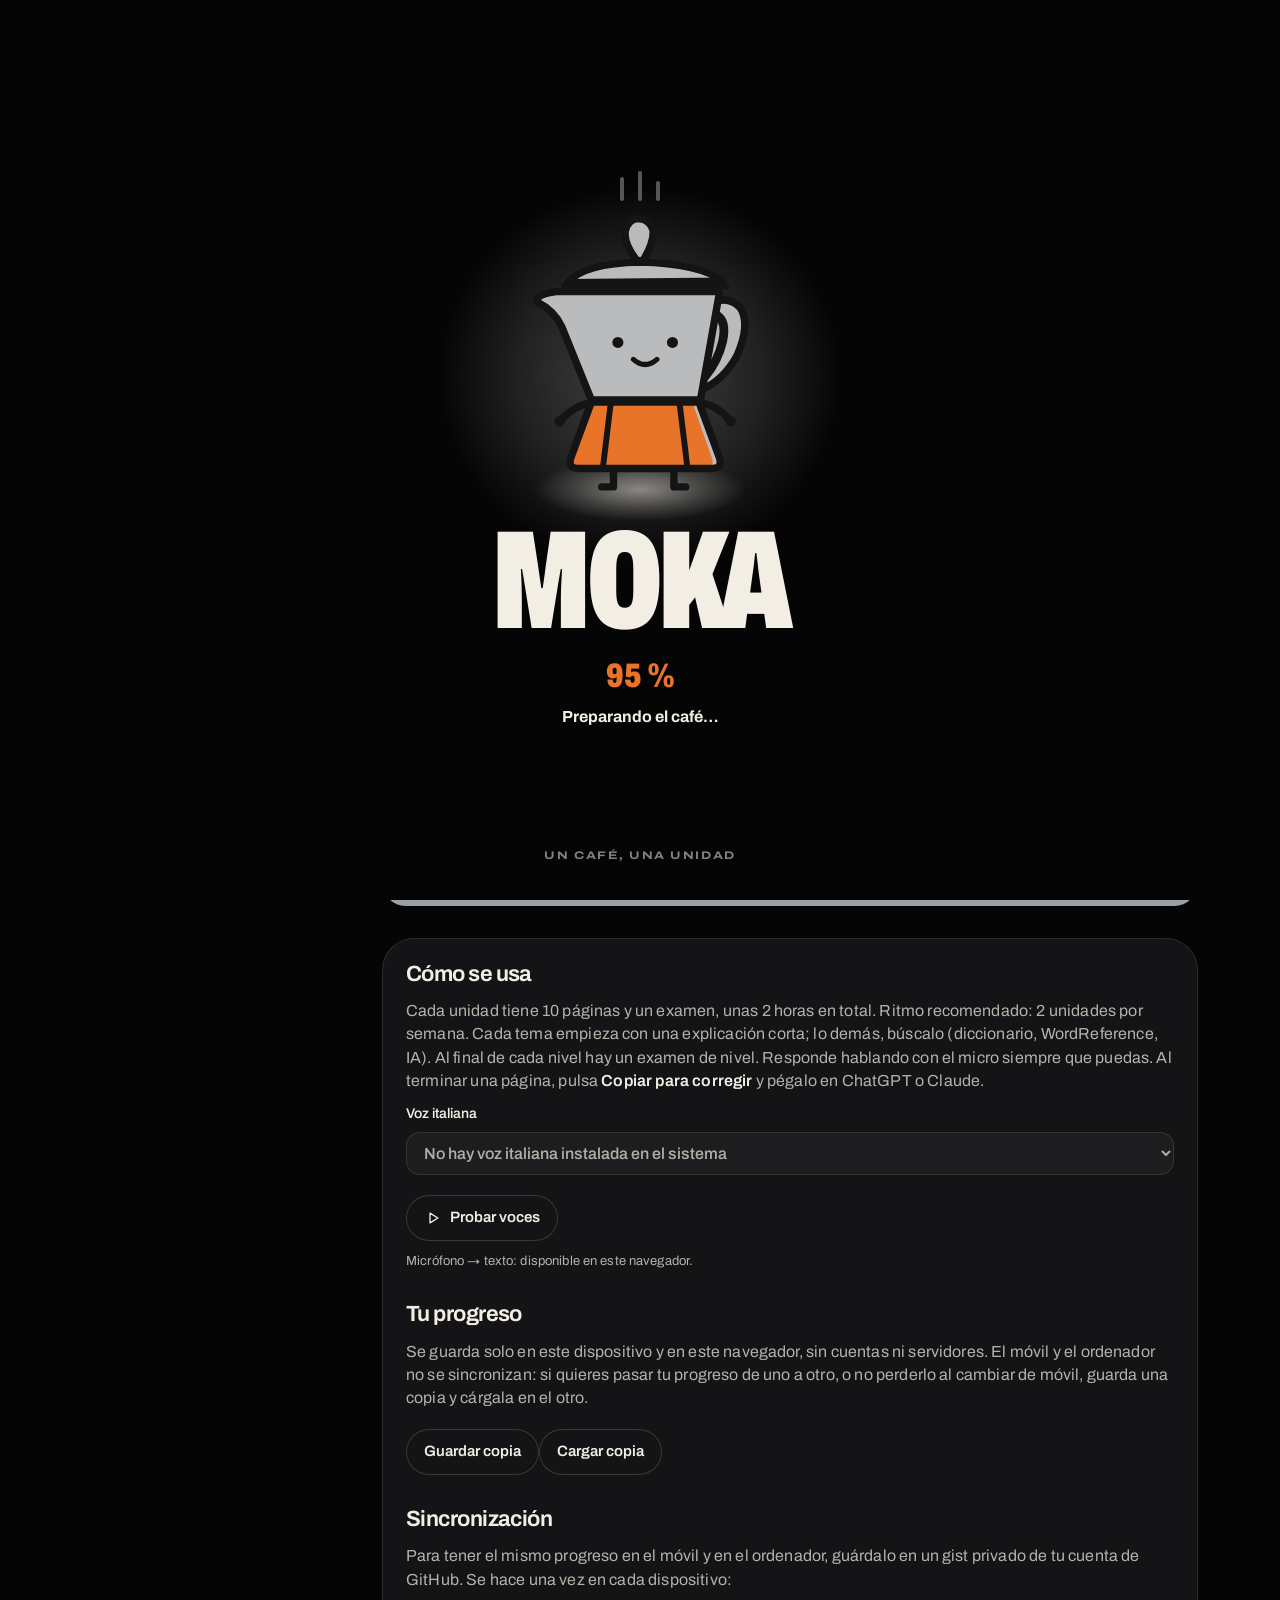
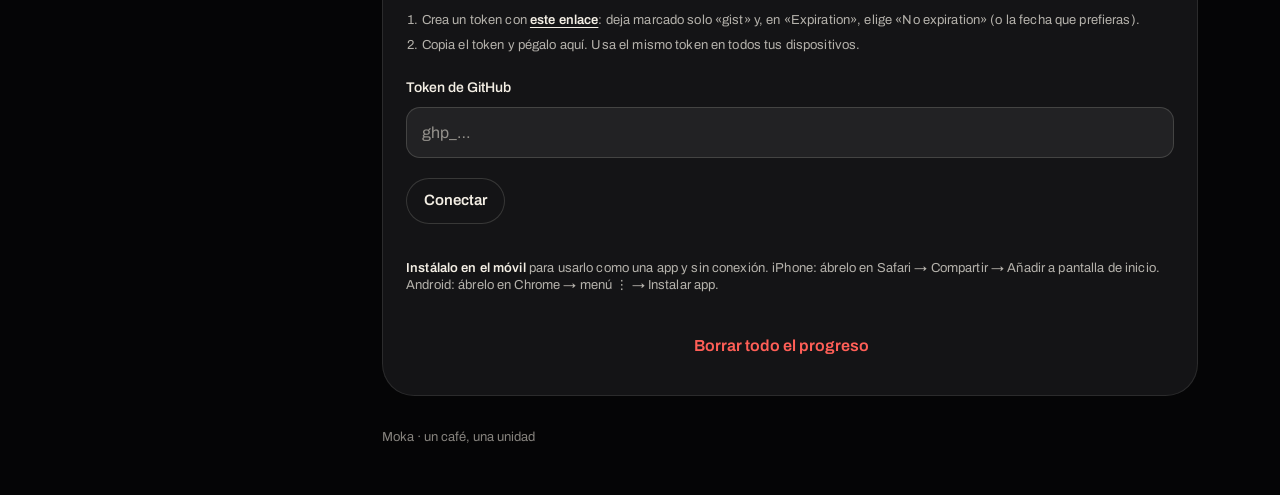
==== commit 36d4962c: "Moka: carga mínima de 2 s con halo, Moka siempre en marcha, niveles que se despliegan con fluidez y " ====
--- a/moka/index.html
+++ b/moka/index.html
@@ -17,7 +17,7 @@
     <link href="https://fonts.googleapis.com/css2?family=Archivo:wdth,wght@62..125,100..900&display=swap" rel="stylesheet" />
     <link rel="stylesheet" href="css/tokens.css?v=1" />
     <link rel="stylesheet" href="css/app.css?v=1" />
-    <link rel="stylesheet" href="css/moka.css?v=5" />
+    <link rel="stylesheet" href="css/moka.css?v=7" />
   </head>
   <body>
     <div class="backdrop" aria-hidden="true"></div>
@@ -29,6 +29,6 @@
     <div id="toast" class="toast" role="status"></div>
     <script src="../content/kit.js?v=8"></script>
     <script src="../content/course.js?v=11"></script>
-    <script src="js/app.js?v=2"></script>
+    <script src="js/app.js?v=4"></script>
   </body>
 </html>
--- a/moka/css/moka.css
+++ b/moka/css/moka.css
@@ -923,3 +923,69 @@
 .level-body .exam-row .n {
   color: var(--lv-soft);
 }
+
+/* ==========================================================================
+   v3 · Moka siempre en marcha, halo en la carga, sin desenfoque arriba
+   ========================================================================== */
+/* Moka corre en el sitio todo el rato mientras está en pantalla (salvo cuando celebra) */
+.moka:not(.is-party) .m-body { animation: moka-hop 0.34s ease-in-out infinite; }
+.moka:not(.is-party) .m-leg-l { animation: moka-step 0.34s ease-in-out infinite; }
+.moka:not(.is-party) .m-leg-r { animation: moka-step 0.34s ease-in-out -0.17s infinite; }
+.moka:not(.is-party) .m-arm-l { transform-origin: right top; animation: moka-swing 0.34s ease-in-out infinite; }
+.moka:not(.is-party) .m-arm-r { transform-origin: left top; animation: moka-swing 0.34s ease-in-out -0.17s infinite; }
+.moka.is-run .m-eyes { animation: moka-look 9s ease-in-out 2s infinite; }
+
+/* Halo detrás de Moka en la pantalla de carga: las patas negras se leen sobre el fondo negro */
+.mk-loader-moka {
+  position: relative;
+  isolation: isolate;
+}
+.mk-loader-moka::before {
+  content: "";
+  position: absolute;
+  z-index: -1;
+  left: -38%;
+  right: -38%;
+  top: -8%;
+  bottom: -24%;
+  border-radius: 50%;
+  background: radial-gradient(closest-side, rgba(243, 238, 228, 0.26), rgba(243, 238, 228, 0.12) 60%, rgba(243, 238, 228, 0) 100%);
+  pointer-events: none;
+}
+/* Suelo iluminado bajo las patas */
+.mk-loader-moka::after {
+  content: "";
+  position: absolute;
+  z-index: -1;
+  left: 4%;
+  right: 4%;
+  bottom: -9%;
+  height: 22%;
+  border-radius: 50%;
+  background: radial-gradient(closest-side, rgba(243, 238, 228, 0.5), rgba(243, 238, 228, 0.18) 60%, rgba(243, 238, 228, 0) 100%);
+  pointer-events: none;
+}
+
+/* Desplegar niveles: lo anima JS; la flecha gira en cuanto empieza a cerrarse */
+.level-panel[open] .level-body { animation: none; }
+.level-panel.is-closing .chev,
+.side-level.is-closing summary::after { transform: none; }
+.level-panel .chev { transition: transform 420ms cubic-bezier(0.16, 1, 0.3, 1); }
+
+/* Sin desenfoque ni contenido borroso bajo la barra de estado: franja opaca del color del fondo */
+html::before {
+  content: "";
+  position: fixed;
+  top: 0;
+  left: 0;
+  right: 0;
+  height: env(safe-area-inset-top, 0px);
+  z-index: 95;
+  background: var(--bg-0);
+  pointer-events: none;
+}
+* { -webkit-backdrop-filter: none !important; backdrop-filter: none !important; }
+
+@media (prefers-reduced-motion: reduce) {
+  .moka *, .moka { animation: none !important; }
+}
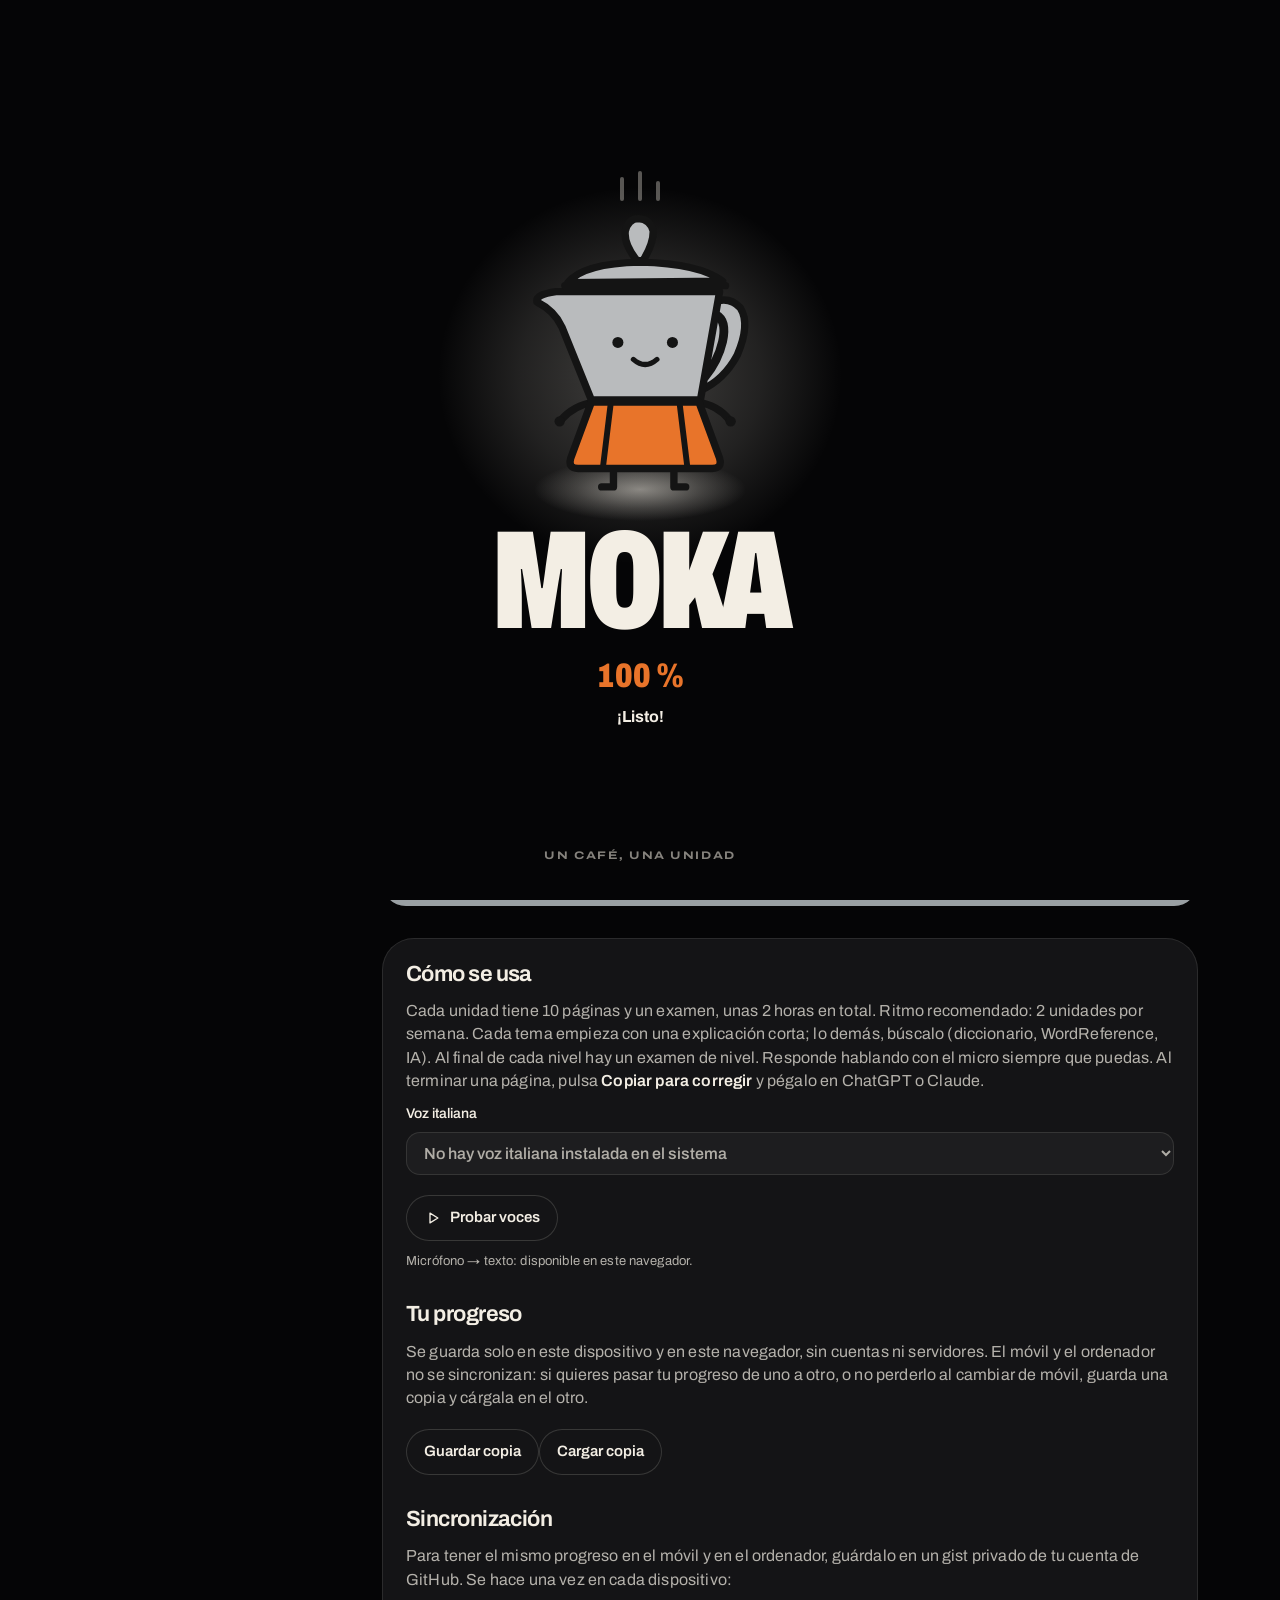
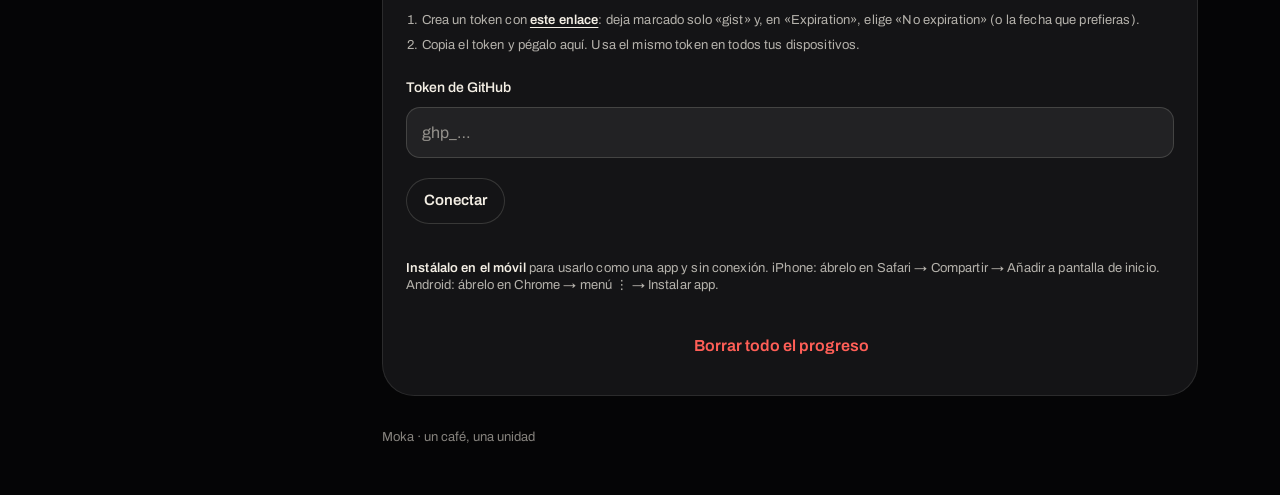
==== commit 980ef485: "Moka: depósito naranja recortado bien en la carga, casillas rojo/verde con número de apartado, barra" ====
--- a/moka/index.html
+++ b/moka/index.html
@@ -17,7 +17,7 @@
     <link href="https://fonts.googleapis.com/css2?family=Archivo:wdth,wght@62..125,100..900&display=swap" rel="stylesheet" />
     <link rel="stylesheet" href="css/tokens.css?v=1" />
     <link rel="stylesheet" href="css/app.css?v=1" />
-    <link rel="stylesheet" href="css/moka.css?v=7" />
+    <link rel="stylesheet" href="css/moka.css?v=9" />
   </head>
   <body>
     <div class="backdrop" aria-hidden="true"></div>
@@ -29,6 +29,6 @@
     <div id="toast" class="toast" role="status"></div>
     <script src="../content/kit.js?v=8"></script>
     <script src="../content/course.js?v=11"></script>
-    <script src="js/app.js?v=4"></script>
+    <script src="js/app.js?v=5"></script>
   </body>
 </html>
--- a/moka/css/moka.css
+++ b/moka/css/moka.css
@@ -989,3 +989,53 @@
 @media (prefers-reduced-motion: reduce) {
   .moka *, .moka { animation: none !important; }
 }
+
+/* ==========================================================================
+   v4 · Zona de iOS bajo la barra de estado, colores en ejercicios, barra Temario/Ajustes
+   ========================================================================== */
+/* iOS 26 oscurece y desenfoca por su cuenta la franja bajo la hora (efecto de borde de Liquid Glass);
+   la web no puede quitarlo, así que la primera fila de botones baja por debajo de esa franja. */
+@media screen and (max-width: 1023px) {
+  .mk-hero { padding-top: calc(env(safe-area-inset-top, 0px) + 56px); }
+  .mk-unit { padding-top: calc(env(safe-area-inset-top, 0px) + 58px) !important; }
+  .mk-ph { padding-top: calc(env(safe-area-inset-top, 0px) + 56px); }
+}
+
+/* Ejercicios: número de apartado y casillas en rojo (por rellenar) o verde (rellenas) */
+:root { --ok: #4fb07a; --todo: #ec6a60; }
+.mk-bn {
+  display: block;
+  margin-bottom: 8px;
+  font-size: 34px;
+  line-height: 1;
+  font-weight: 900;
+  font-stretch: 62%;
+  color: var(--ink-3);
+  transition: color 300ms cubic-bezier(0.16, 1, 0.3, 1);
+}
+.block[data-state="todo"] .mk-bn { color: var(--todo); }
+.block[data-state="done"] .mk-bn { color: var(--ok); }
+.block .hint { color: var(--lv-soft, var(--ink-2)); }
+.block .in,
+.block .ta {
+  transition: box-shadow 240ms cubic-bezier(0.16, 1, 0.3, 1), background-color 240ms ease;
+}
+.block .in.is-empty,
+.block .ta.is-empty { box-shadow: inset 0 0 0 1.5px rgba(236, 106, 96, 0.75); }
+.block .in.is-filled,
+.block .ta.is-filled { box-shadow: inset 0 0 0 2px var(--ok); }
+.block .in:focus,
+.block .ta:focus { box-shadow: inset 0 0 0 2px var(--ink); }
+.block .item .prompt { transition: color 240ms ease; }
+.block .item:has(.is-filled) .prompt { color: var(--ok); }
+
+/* Portada en móvil: barra inferior con Temario y Ajustes */
+.mk-tabs .mk-dock-btn[aria-current="true"] {
+  background: var(--b1, #c8261e);
+  color: var(--ink);
+}
+@media screen and (min-width: 1024px) {
+  .mk-tabs { display: none; }
+}
+#temario, #ajustes { scroll-margin-top: calc(env(safe-area-inset-top, 0px) + 24px); }
+.mk-tabs .mk-dock-btn { flex: 1 1 0; text-align: center; padding: 0; }
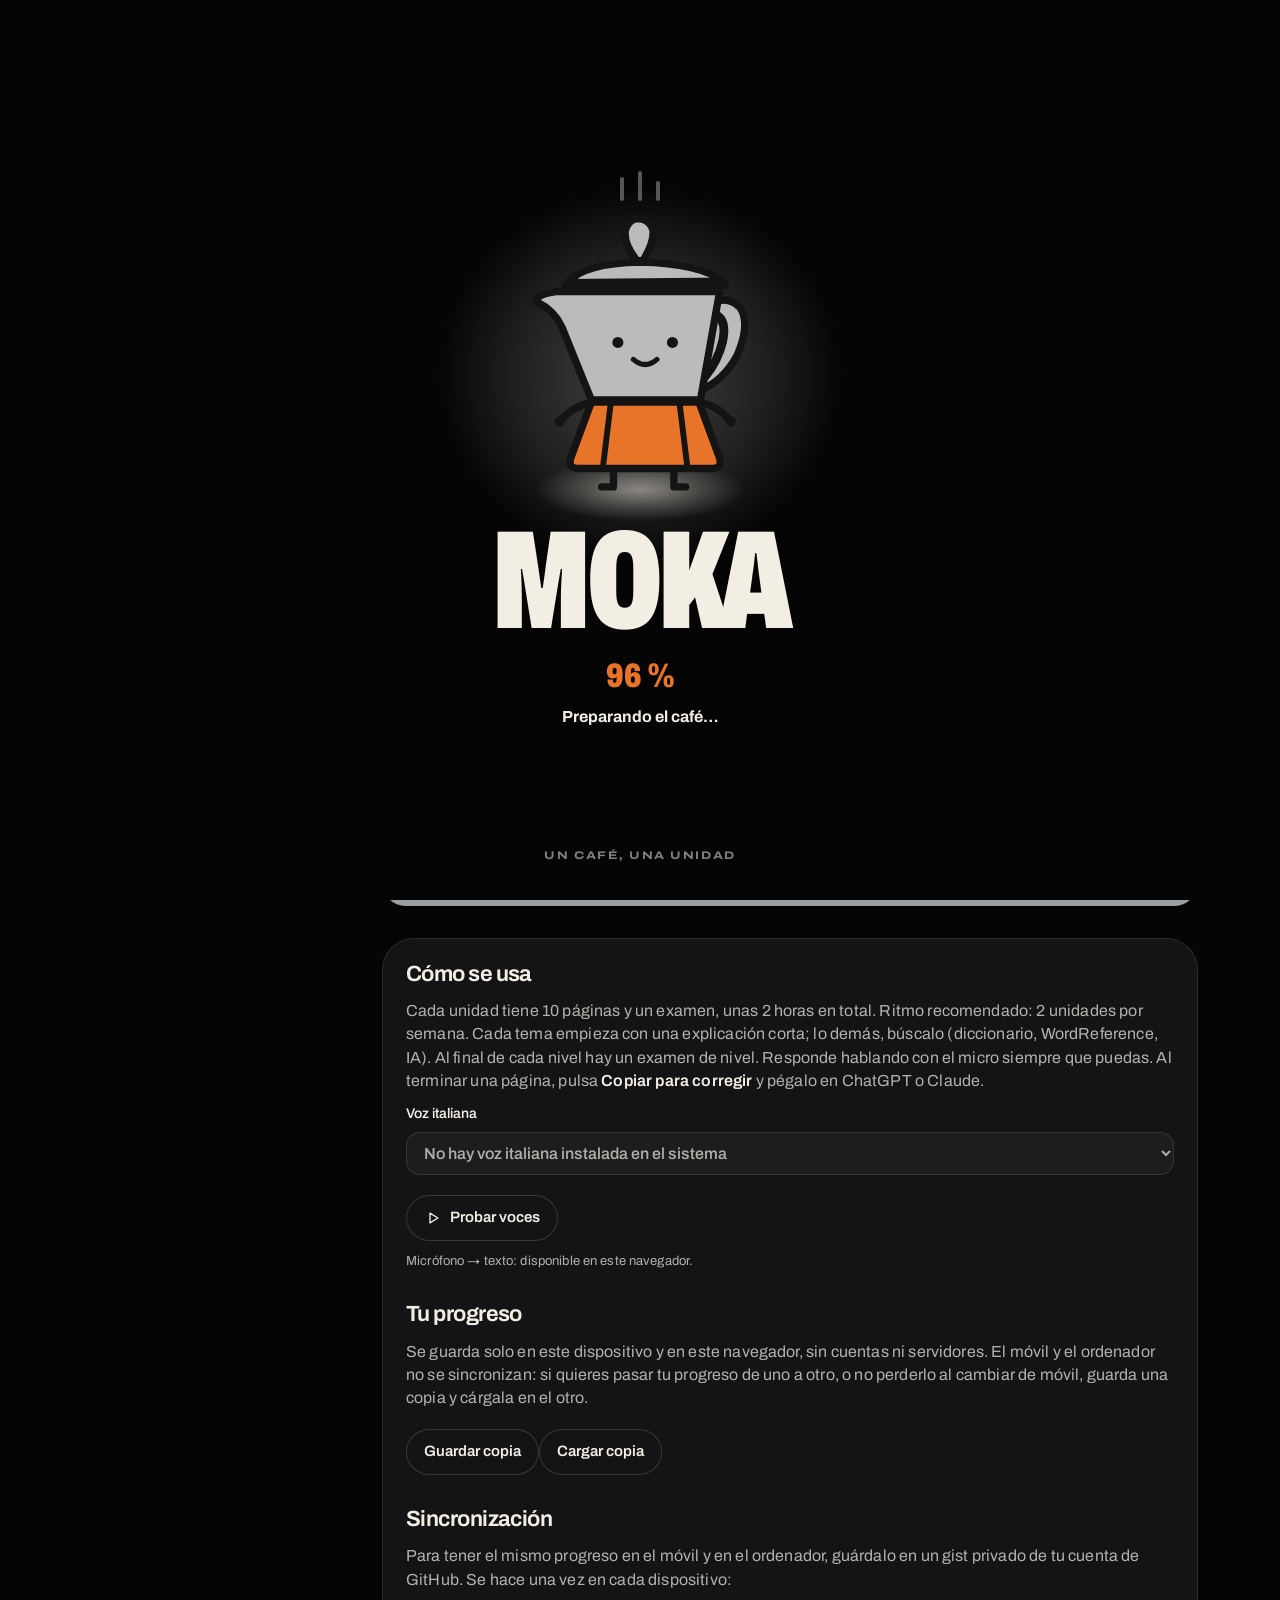
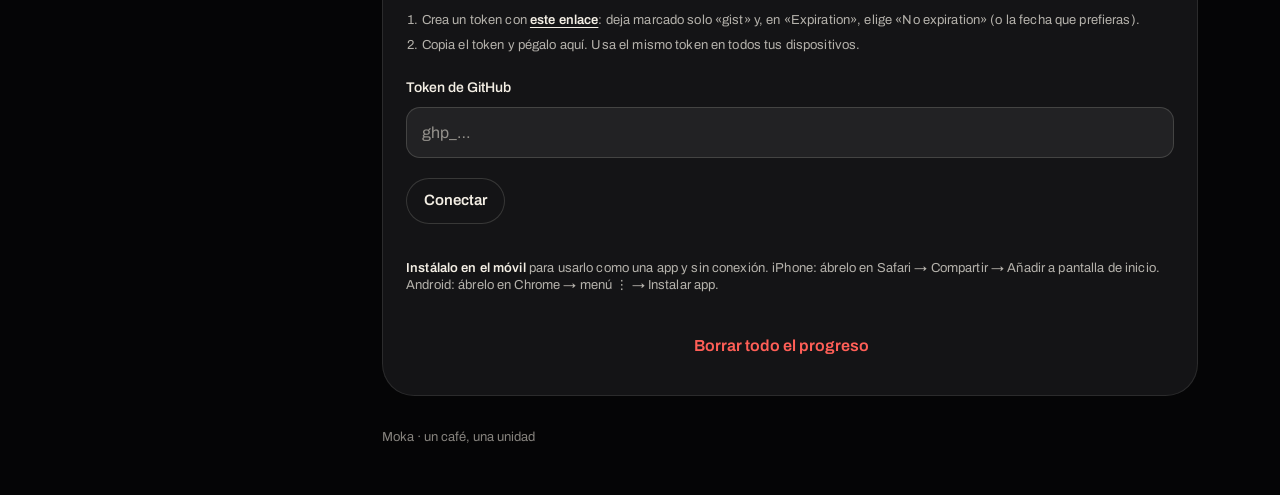
==== commit 60832f07: "Moka: barra fija y opaca arriba para que iOS 26 pinte la zona de la hora sin degradado Co-Authored-B" ====
--- a/moka/index.html
+++ b/moka/index.html
@@ -6,21 +6,21 @@
     <meta name="theme-color" content="#050506" />
     <meta name="apple-mobile-web-app-capable" content="yes" />
     <meta name="mobile-web-app-capable" content="yes" />
-    <meta name="apple-mobile-web-app-status-bar-style" content="black-translucent" />
     <meta name="apple-mobile-web-app-title" content="Moka" />
     <link rel="manifest" href="manifest.webmanifest" />
-    <link rel="icon" href="icons/moka.svg" type="image/svg+xml" />
-    <link rel="apple-touch-icon" href="../icons/apple-touch-icon.png" />
+    <link rel="icon" href="icons/moka-icon.svg" type="image/svg+xml" />
+    <link rel="apple-touch-icon" href="icons/apple-touch-icon.png?v=2" />
     <title>Moka · Italiano</title>
     <link rel="preconnect" href="https://fonts.googleapis.com" />
     <link rel="preconnect" href="https://fonts.gstatic.com" crossorigin />
     <link href="https://fonts.googleapis.com/css2?family=Archivo:wdth,wght@62..125,100..900&display=swap" rel="stylesheet" />
     <link rel="stylesheet" href="css/tokens.css?v=1" />
     <link rel="stylesheet" href="css/app.css?v=1" />
-    <link rel="stylesheet" href="css/moka.css?v=9" />
+    <link rel="stylesheet" href="css/moka.css?v=13" />
   </head>
   <body>
     <div class="backdrop" aria-hidden="true"></div>
+    <div class="mk-edge" aria-hidden="true"></div>
     <aside id="side" class="side" aria-label="Temario"></aside>
     <div class="shell-main">
       <nav id="crumbs" class="crumbs" aria-label="Ruta"></nav>
@@ -29,6 +29,7 @@
     <div id="toast" class="toast" role="status"></div>
     <script src="../content/kit.js?v=8"></script>
     <script src="../content/course.js?v=11"></script>
-    <script src="js/app.js?v=5"></script>
+    <script src="../audio/index.js?v=2"></script>
+    <script src="js/app.js?v=8"></script>
   </body>
 </html>
--- a/moka/css/moka.css
+++ b/moka/css/moka.css
@@ -972,18 +972,6 @@
 .side-level.is-closing summary::after { transform: none; }
 .level-panel .chev { transition: transform 420ms cubic-bezier(0.16, 1, 0.3, 1); }
 
-/* Sin desenfoque ni contenido borroso bajo la barra de estado: franja opaca del color del fondo */
-html::before {
-  content: "";
-  position: fixed;
-  top: 0;
-  left: 0;
-  right: 0;
-  height: env(safe-area-inset-top, 0px);
-  z-index: 95;
-  background: var(--bg-0);
-  pointer-events: none;
-}
 * { -webkit-backdrop-filter: none !important; backdrop-filter: none !important; }
 
 @media (prefers-reduced-motion: reduce) {
@@ -993,14 +981,8 @@
 /* ==========================================================================
    v4 · Zona de iOS bajo la barra de estado, colores en ejercicios, barra Temario/Ajustes
    ========================================================================== */
-/* iOS 26 oscurece y desenfoca por su cuenta la franja bajo la hora (efecto de borde de Liquid Glass);
-   la web no puede quitarlo, así que la primera fila de botones baja por debajo de esa franja. */
-@media screen and (max-width: 1023px) {
-  .mk-hero { padding-top: calc(env(safe-area-inset-top, 0px) + 56px); }
-  .mk-unit { padding-top: calc(env(safe-area-inset-top, 0px) + 58px) !important; }
-  .mk-ph { padding-top: calc(env(safe-area-inset-top, 0px) + 56px); }
-}
-
+/* Barra de estado sólida (sin black-translucent): iOS la pinta con el color de la página, que la app
+   ajusta al de la cabecera visible. Así no hay velo ni desenfoque bajo la hora. */
 /* Ejercicios: número de apartado y casillas en rojo (por rellenar) o verde (rellenas) */
 :root { --ok: #4fb07a; --todo: #ec6a60; }
 .mk-bn {
@@ -1039,3 +1021,47 @@
 }
 #temario, #ajustes { scroll-margin-top: calc(env(safe-area-inset-top, 0px) + 24px); }
 .mk-tabs .mk-dock-btn { flex: 1 1 0; text-align: center; padding: 0; }
+
+/* Halo detrás de la Moka pequeña de páginas y exámenes (como en la carga) */
+.mk-mini {
+  position: relative;
+  isolation: isolate;
+}
+.mk-mini::before,
+.mk-mini::after {
+  content: "";
+  position: absolute;
+  z-index: -1;
+  border-radius: 50%;
+  pointer-events: none;
+}
+.mk-mini::before {
+  left: -45%;
+  right: -45%;
+  top: -14%;
+  bottom: -26%;
+  background: radial-gradient(closest-side, rgba(243, 238, 228, 0.24), rgba(243, 238, 228, 0.1) 60%, rgba(243, 238, 228, 0) 100%);
+}
+.mk-mini::after {
+  left: 0;
+  right: 0;
+  bottom: -10%;
+  height: 24%;
+  background: radial-gradient(closest-side, rgba(243, 238, 228, 0.5), rgba(243, 238, 228, 0.16) 60%, rgba(243, 238, 228, 0) 100%);
+}
+
+/* Borde superior sólido. iOS 26 solo pinta la zona de la hora con un color liso (sin degradado ni
+   desenfoque) si arriba del todo hay una barra fija y opaca de más de 10 px; si no, dibuja su velo.
+   Esta franja es esa barra: 12 px del color de la cabecera visible (lo pone paintTop en app.js). */
+.mk-edge {
+  position: fixed;
+  top: 0;
+  left: 0;
+  right: 0;
+  z-index: 90;
+  height: calc(env(safe-area-inset-top, 0px) + 12px);
+  background: #050506;
+  pointer-events: none;
+}
+@media print { .mk-edge { display: none; } }
+@media (hover: hover) and (pointer: fine) { .mk-edge { display: none; } }
